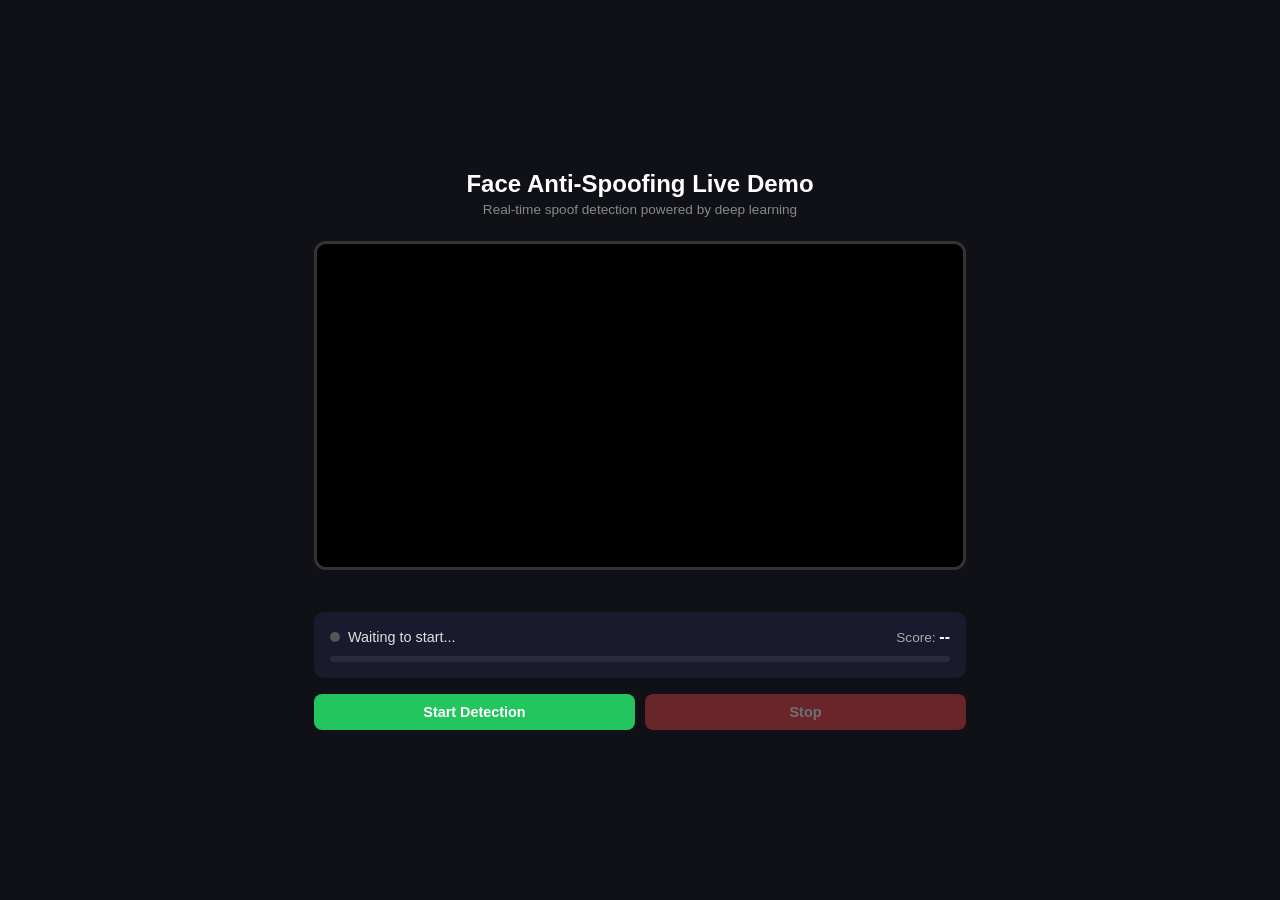
==== demo/index.html @ 1dd5697a "add demo index.html" ====
<!DOCTYPE html>
<html lang="en">
<head>
  <meta charset="UTF-8">
  <meta name="viewport" content="width=device-width, initial-scale=1.0">
  <title>Face Anti-Spoofing Live Demo</title>
  <style>
    * { margin: 0; padding: 0; box-sizing: border-box; }

    body {
      font-family: -apple-system, BlinkMacSystemFont, 'Segoe UI', Roboto, sans-serif;
      background: #0f1117;
      color: #e0e0e0;
      min-height: 100vh;
      display: flex;
      justify-content: center;
      align-items: center;
    }

    .container {
      max-width: 700px;
      width: 100%;
      padding: 24px;
    }

    header { text-align: center; margin-bottom: 24px; }
    header h1 { font-size: 1.5rem; font-weight: 600; color: #fff; }
    header .subtitle { font-size: 0.85rem; color: #888; margin-top: 4px; }

    /* Video wrapper with state-dependent border */
    .video-wrapper {
      position: relative;
      border-radius: 12px;
      overflow: hidden;
      border: 3px solid #333;
      transition: border-color 0.3s ease, box-shadow 0.3s ease;
      background: #1a1a2e;
    }
    .video-wrapper.state-safe {
      border-color: #22c55e;
      box-shadow: 0 0 12px rgba(34, 197, 94, 0.2);
    }
    .video-wrapper.state-spoof {
      border-color: #ef4444;
      box-shadow: 0 0 24px rgba(239, 68, 68, 0.5);
    }

    video {
      display: block;
      width: 100%;
      background: #000;
    }

    /* Warning banner overlay */
    .warning-banner {
      position: absolute;
      top: 0; left: 0; right: 0;
      padding: 12px;
      background: rgba(239, 68, 68, 0.9);
      color: #fff;
      font-weight: 700;
      font-size: 1.1rem;
      text-align: center;
      letter-spacing: 2px;
      opacity: 0;
      transform: translateY(-100%);
      transition: opacity 0.3s ease, transform 0.3s ease;
    }
    .warning-banner.visible {
      opacity: 1;
      transform: translateY(0);
    }

    /* Status panel */
    .status-panel {
      margin-top: 16px;
      padding: 16px;
      background: #1a1a2e;
      border-radius: 10px;
    }

    .status-row {
      display: flex;
      align-items: center;
      justify-content: space-between;
    }

    .status-indicator {
      display: flex;
      align-items: center;
      gap: 8px;
      font-size: 0.9rem;
      font-weight: 500;
    }
    .dot {
      width: 10px; height: 10px;
      border-radius: 50%;
      background: #555;
      transition: background 0.3s ease;
    }
    .dot.green { background: #22c55e; }
    .dot.red { background: #ef4444; animation: pulse-dot 1s infinite; }
    .dot.yellow { background: #eab308; }

    @keyframes pulse-dot {
      0%, 100% { opacity: 1; }
      50% { opacity: 0.4; }
    }

    .score-display {
      font-size: 0.85rem;
      color: #aaa;
    }
    .score-display strong {
      font-size: 1rem;
      color: #fff;
    }

    /* Score bar */
    .score-bar {
      margin-top: 10px;
      height: 6px;
      background: #2a2a3e;
      border-radius: 3px;
      overflow: hidden;
    }
    .score-fill {
      height: 100%;
      width: 0%;
      border-radius: 3px;
      background: #555;
      transition: width 0.3s ease, background 0.3s ease;
    }

    /* Controls */
    .controls {
      display: flex;
      gap: 10px;
      margin-top: 16px;
    }
    button {
      flex: 1;
      padding: 10px 20px;
      border: none;
      border-radius: 8px;
      font-size: 0.9rem;
      font-weight: 600;
      cursor: pointer;
      transition: background 0.2s ease, opacity 0.2s ease;
    }
    button:disabled {
      opacity: 0.4;
      cursor: not-allowed;
    }
    #startBtn {
      background: #22c55e;
      color: #fff;
    }
    #startBtn:hover:not(:disabled) { background: #16a34a; }
    #stopBtn {
      background: #ef4444;
      color: #fff;
    }
    #stopBtn:hover:not(:disabled) { background: #dc2626; }

    /* Info message below video */
    .info-msg {
      margin-top: 10px;
      text-align: center;
      font-size: 0.8rem;
      min-height: 1.2em;
      color: #888;
      transition: color 0.3s ease;
    }
    .info-msg.error { color: #ef4444; }
    .info-msg.warn { color: #eab308; }
  </style>
</head>
<body>
  <div class="container">
    <header>
      <h1>Face Anti-Spoofing Live Demo</h1>
      <p class="subtitle">Real-time spoof detection powered by deep learning</p>
    </header>

    <div class="video-wrapper" id="videoWrapper">
      <video id="webcam" autoplay playsinline muted></video>
      <div class="warning-banner" id="warningBanner">SPOOF DETECTED</div>
    </div>

    <div class="info-msg" id="infoMsg"></div>

    <div class="status-panel">
      <div class="status-row">
        <div class="status-indicator">
          <span class="dot" id="statusDot"></span>
          <span id="statusText">Waiting to start...</span>
        </div>
        <div class="score-display">
          Score: <strong id="scoreValue">--</strong>
        </div>
      </div>
      <div class="score-bar">
        <div class="score-fill" id="scoreFill"></div>
      </div>
    </div>

    <div class="controls">
      <button id="startBtn">Start Detection</button>
      <button id="stopBtn" disabled>Stop</button>
    </div>
  </div>

<script>
(function () {
  'use strict';

  const SPOOF_THRESHOLD = 0.6;
  const CLIP_DURATION_MS = 1500;
  const API_URL = `${window.location.origin}/predict/video`;
  const API_TIMEOUT_MS = 10000;
  const MAX_CONSECUTIVE_ERRORS = 5;

  // DOM refs
  const webcamEl = document.getElementById('webcam');
  const videoWrapper = document.getElementById('videoWrapper');
  const warningBanner = document.getElementById('warningBanner');
  const statusDot = document.getElementById('statusDot');
  const statusText = document.getElementById('statusText');
  const scoreValue = document.getElementById('scoreValue');
  const scoreFill = document.getElementById('scoreFill');
  const infoMsg = document.getElementById('infoMsg');
  const startBtn = document.getElementById('startBtn');
  const stopBtn = document.getElementById('stopBtn');

  let stream = null;
  let isRunning = false;
  let consecutiveErrors = 0;

  // --- MIME type detection ---
  function pickMime() {
    const candidates = [
      ['video/webm;codecs=vp9', 'clip.webm'],
      ['video/webm;codecs=vp8', 'clip.webm'],
      ['video/webm', 'clip.webm'],
      ['video/mp4', 'clip.mp4'],
    ];
    for (const [mime, name] of candidates) {
      if (MediaRecorder.isTypeSupported(mime)) return { mime, name };
    }
    return { mime: '', name: 'clip.webm' };
  }

  // --- UI helpers ---
  function setInfo(text, type) {
    infoMsg.textContent = text;
    infoMsg.className = 'info-msg' + (type ? ' ' + type : '');
  }

  function setStatus(label, dotClass) {
    statusText.textContent = label;
    statusDot.className = 'dot' + (dotClass ? ' ' + dotClass : '');
  }

  function updateUI(score) {
    consecutiveErrors = 0;

    scoreValue.textContent = score.toFixed(3);
    const pct = Math.min(score * 100, 100);
    scoreFill.style.width = pct + '%';

    if (score < 0.4) {
      scoreFill.style.background = '#22c55e';
    } else if (score < 0.6) {
      scoreFill.style.background = '#eab308';
    } else {
      scoreFill.style.background = '#ef4444';
    }

    if (score >= SPOOF_THRESHOLD) {
      videoWrapper.className = 'video-wrapper state-spoof';
      warningBanner.classList.add('visible');
      setStatus('SPOOF DETECTED', 'red');
      setInfo('');
    } else {
      videoWrapper.className = 'video-wrapper state-safe';
      warningBanner.classList.remove('visible');
      setStatus('Real Face', 'green');
      setInfo('');
    }
  }

  // --- API communication ---
  async function sendClip(blob, filename) {
    const form = new FormData();
    form.append('file', blob, filename);

    const controller = new AbortController();
    const timeout = setTimeout(() => controller.abort(), API_TIMEOUT_MS);

    try {
      const res = await fetch(API_URL, {
        method: 'POST',
        body: form,
        signal: controller.signal,
      });
      clearTimeout(timeout);

      if (!res.ok) {
        const err = await res.json().catch(() => ({ detail: 'Unknown error' }));
        if (res.status === 400 && err.detail && err.detail.includes('No valid face')) {
          setInfo('No face detected — please face the camera', 'warn');
          setStatus('No face', 'yellow');
          videoWrapper.className = 'video-wrapper';
          warningBanner.classList.remove('visible');
          return;
        }
        throw new Error(err.detail || `HTTP ${res.status}`);
      }

      const data = await res.json();
      updateUI(data.spoof_score);
    } catch (e) {
      clearTimeout(timeout);
      consecutiveErrors++;
      const msg = e.name === 'AbortError'
        ? 'Request timed out'
        : 'Cannot connect to API server';
      setInfo(msg + ' — retrying...', 'error');
      setStatus('Error', 'yellow');

      if (consecutiveErrors >= MAX_CONSECUTIVE_ERRORS) {
        stop();
        setInfo('API appears to be down. Click Start to retry.', 'error');
        setStatus('Disconnected', '');
      }
    }
  }

  // --- Recording loop ---
  function recordAndSend() {
    if (!isRunning || !stream) return;

    const { mime, name } = pickMime();
    const opts = mime ? { mimeType: mime } : {};

    let recorder;
    try {
      recorder = new MediaRecorder(stream, opts);
    } catch (e) {
      setInfo('MediaRecorder error: ' + e.message, 'error');
      stop();
      return;
    }

    const chunks = [];
    recorder.ondataavailable = (e) => {
      if (e.data.size > 0) chunks.push(e.data);
    };

    recorder.onstop = async () => {
      if (chunks.length === 0) {
        if (isRunning) setTimeout(recordAndSend, 200);
        return;
      }
      const blob = new Blob(chunks, { type: mime || 'video/webm' });
      await sendClip(blob, name);
      if (isRunning) setTimeout(recordAndSend, 200);
    };

    recorder.start();
    setTimeout(() => {
      if (recorder.state === 'recording') recorder.stop();
    }, CLIP_DURATION_MS);
  }

  // --- Start / Stop ---
  async function start() {
    // Check browser support
    if (!navigator.mediaDevices || !navigator.mediaDevices.getUserMedia) {
      setInfo('Your browser does not support webcam access.', 'error');
      return;
    }
    if (typeof MediaRecorder === 'undefined') {
      setInfo('Your browser does not support video recording.', 'error');
      return;
    }

    startBtn.disabled = true;
    setStatus('Starting camera...', '');

    try {
      stream = await navigator.mediaDevices.getUserMedia({
        video: { facingMode: 'user', width: { ideal: 640 }, height: { ideal: 480 } },
        audio: false,
      });
    } catch (e) {
      startBtn.disabled = false;
      const msgs = {
        NotAllowedError: 'Camera permission denied. Please allow access and reload.',
        NotFoundError: 'No camera detected. Please connect a webcam.',
        NotReadableError: 'Camera is in use by another application.',
      };
      setInfo(msgs[e.name] || 'Camera error: ' + e.message, 'error');
      setStatus('Error', '');
      return;
    }

    webcamEl.srcObject = stream;
    isRunning = true;
    consecutiveErrors = 0;
    startBtn.disabled = true;
    stopBtn.disabled = false;
    setStatus('Analyzing...', 'green');
    setInfo('');
    recordAndSend();
  }

  function stop() {
    isRunning = false;
    startBtn.disabled = false;
    stopBtn.disabled = true;

    if (stream) {
      stream.getTracks().forEach((t) => t.stop());
      stream = null;
    }
    webcamEl.srcObject = null;

    videoWrapper.className = 'video-wrapper';
    warningBanner.classList.remove('visible');
    scoreValue.textContent = '--';
    scoreFill.style.width = '0%';
    setStatus('Stopped', '');
  }

  startBtn.addEventListener('click', start);
  stopBtn.addEventListener('click', stop);
})();
</script>
</body>
</html>
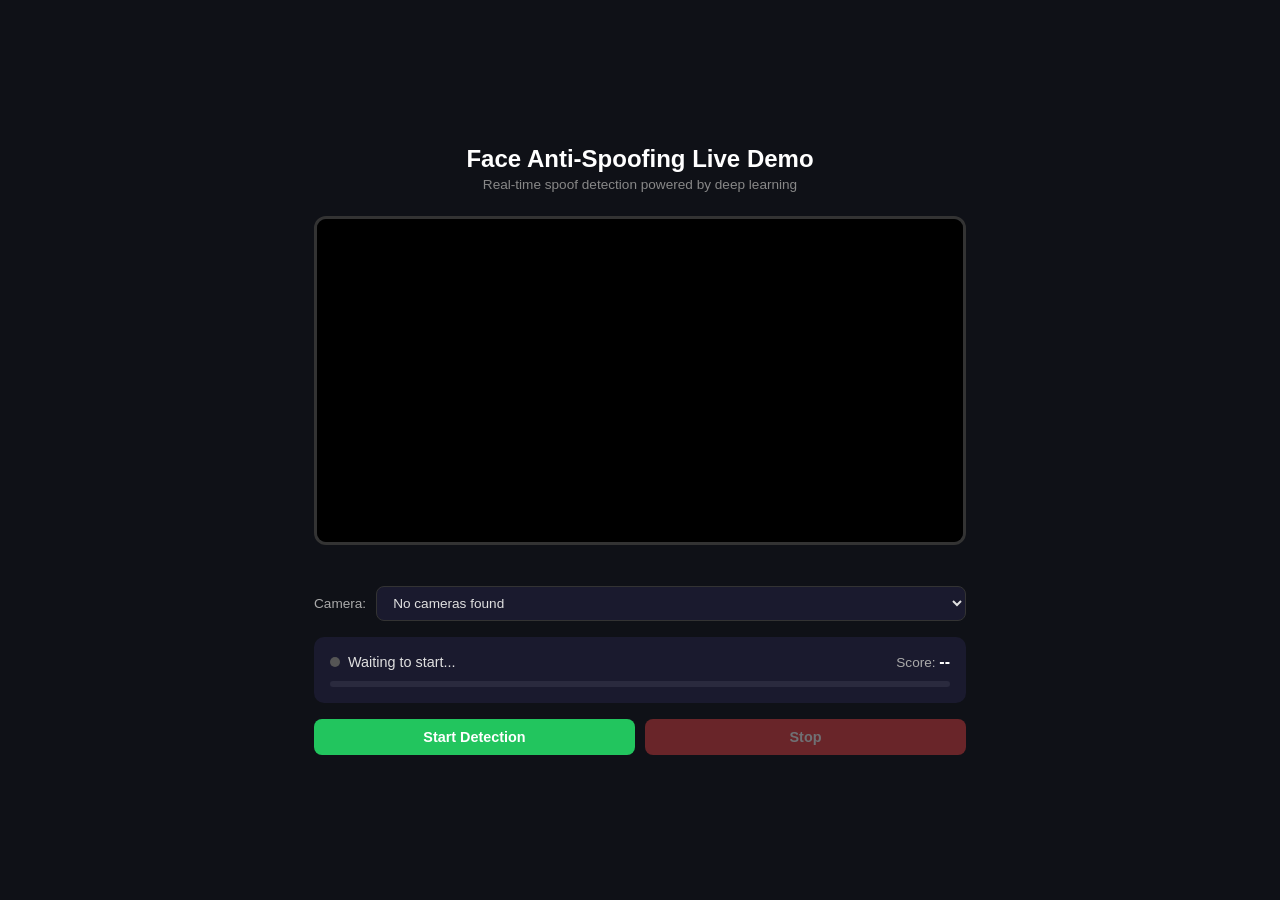
==== commit b40a2cae: "Add camera selector with virtual camera detection (OBS) - Camera dropdown to switch between real and" ====
--- a/demo/index.html
+++ b/demo/index.html
@@ -132,6 +132,43 @@
       transition: width 0.3s ease, background 0.3s ease;
     }
 
+    /* Camera selector */
+    .camera-select-wrapper {
+      margin-top: 16px;
+      display: flex;
+      align-items: center;
+      gap: 10px;
+    }
+    .camera-select-wrapper label {
+      font-size: 0.85rem;
+      color: #aaa;
+      white-space: nowrap;
+    }
+    .camera-select-wrapper select {
+      flex: 1;
+      padding: 8px 12px;
+      border: 1px solid #333;
+      border-radius: 8px;
+      background: #1a1a2e;
+      color: #e0e0e0;
+      font-size: 0.85rem;
+      cursor: pointer;
+      outline: none;
+    }
+    .camera-select-wrapper select:focus { border-color: #555; }
+
+    .virtual-cam-badge {
+      display: none;
+      padding: 3px 8px;
+      border-radius: 4px;
+      font-size: 0.7rem;
+      font-weight: 700;
+      letter-spacing: 0.5px;
+      background: #ef4444;
+      color: #fff;
+    }
+    .virtual-cam-badge.visible { display: inline-block; }
+
     /* Controls */
     .controls {
       display: flex;
@@ -174,6 +211,12 @@
     }
     .info-msg.error { color: #ef4444; }
     .info-msg.warn { color: #eab308; }
+
+    /* Virtual camera warning state */
+    .video-wrapper.state-virtual {
+      border-color: #ef4444;
+      box-shadow: 0 0 24px rgba(239, 68, 68, 0.5);
+    }
   </style>
 </head>
 <body>
@@ -189,6 +232,12 @@
     </div>
 
     <div class="info-msg" id="infoMsg"></div>
+
+    <div class="camera-select-wrapper">
+      <label for="cameraSelect">Camera:</label>
+      <select id="cameraSelect"><option value="">Loading devices...</option></select>
+      <span class="virtual-cam-badge" id="virtualBadge">VIRTUAL</span>
+    </div>
 
     <div class="status-panel">
       <div class="status-row">
@@ -221,6 +270,8 @@
   const API_TIMEOUT_MS = 10000;
   const MAX_CONSECUTIVE_ERRORS = 5;
 
+  const VIRTUAL_CAM_KEYWORDS = ['obs', 'virtual', 'snap cam', 'manycam', 'xsplit', 'mmhmm', 'camo', 'iriun', 'droidcam', 'epoccam'];
+
   // DOM refs
   const webcamEl = document.getElementById('webcam');
   const videoWrapper = document.getElementById('videoWrapper');
@@ -232,10 +283,14 @@
   const infoMsg = document.getElementById('infoMsg');
   const startBtn = document.getElementById('startBtn');
   const stopBtn = document.getElementById('stopBtn');
+  const cameraSelect = document.getElementById('cameraSelect');
+  const virtualBadge = document.getElementById('virtualBadge');
 
   let stream = null;
   let isRunning = false;
   let consecutiveErrors = 0;
+  let isVirtualCamera = false;
+  let hasFirstResult = false;
 
   // --- MIME type detection ---
   function pickMime() {
@@ -251,6 +306,81 @@
     return { mime: '', name: 'clip.webm' };
   }
 
+  // --- Camera enumeration ---
+  function isVirtualLabel(label) {
+    const lower = label.toLowerCase();
+    return VIRTUAL_CAM_KEYWORDS.some((kw) => lower.includes(kw));
+  }
+
+  async function populateCameras() {
+    try {
+      const devices = await navigator.mediaDevices.enumerateDevices();
+      const cameras = devices.filter((d) => d.kind === 'videoinput');
+      cameraSelect.innerHTML = '';
+      cameras.forEach((cam, i) => {
+        const opt = document.createElement('option');
+        opt.value = cam.deviceId;
+        const label = cam.label || 'Camera ' + (i + 1);
+        opt.textContent = isVirtualLabel(label) ? label + ' (Virtual)' : label;
+        cameraSelect.appendChild(opt);
+      });
+      if (cameras.length === 0) {
+        cameraSelect.innerHTML = '<option value="">No cameras found</option>';
+      }
+    } catch (e) {
+      cameraSelect.innerHTML = '<option value="">Cannot list devices</option>';
+    }
+  }
+
+  function checkVirtualCamera() {
+    const selected = cameraSelect.options[cameraSelect.selectedIndex];
+    if (!selected) return false;
+    const virtual = isVirtualLabel(selected.textContent);
+    isVirtualCamera = virtual;
+    virtualBadge.classList.toggle('visible', virtual);
+    return virtual;
+  }
+
+  // Switch camera while running
+  cameraSelect.addEventListener('change', async () => {
+    checkVirtualCamera();
+    if (!isRunning) return;
+    // Restart stream with the newly selected device
+    if (stream) {
+      stream.getTracks().forEach((t) => t.stop());
+    }
+    const deviceId = cameraSelect.value;
+    try {
+      stream = await navigator.mediaDevices.getUserMedia({
+        video: { deviceId: { exact: deviceId }, width: { ideal: 640 }, height: { ideal: 480 } },
+        audio: false,
+      });
+      webcamEl.srcObject = stream;
+    } catch (e) {
+      setInfo('Failed to switch camera: ' + e.message, 'error');
+    }
+  });
+
+  // --- Frame brightness check (for virtual camera heuristic) ---
+  const _canvas = document.createElement('canvas');
+  const _ctx = _canvas.getContext('2d', { willReadFrequently: true });
+
+  function isFrameBlack() {
+    const w = webcamEl.videoWidth;
+    const h = webcamEl.videoHeight;
+    if (!w || !h) return true;
+    _canvas.width = 64;
+    _canvas.height = 48;
+    _ctx.drawImage(webcamEl, 0, 0, 64, 48);
+    const data = _ctx.getImageData(0, 0, 64, 48).data;
+    let sum = 0;
+    for (let i = 0; i < data.length; i += 4) {
+      sum += data[i] + data[i + 1] + data[i + 2];
+    }
+    const mean = sum / (64 * 48 * 3);
+    return mean < 10;
+  }
+
   // --- UI helpers ---
   function setInfo(text, type) {
     infoMsg.textContent = text;
@@ -279,12 +409,13 @@
 
     if (score >= SPOOF_THRESHOLD) {
       videoWrapper.className = 'video-wrapper state-spoof';
-      warningBanner.classList.add('visible');
+      warningBanner.textContent = 'SPOOF DETECTED';
+      warningBanner.className = 'warning-banner visible';
       setStatus('SPOOF DETECTED', 'red');
       setInfo('');
     } else {
       videoWrapper.className = 'video-wrapper state-safe';
-      warningBanner.classList.remove('visible');
+      warningBanner.className = 'warning-banner';
       setStatus('Real Face', 'green');
       setInfo('');
     }
@@ -309,19 +440,21 @@
       if (!res.ok) {
         const err = await res.json().catch(() => ({ detail: 'Unknown error' }));
         if (res.status === 400 && err.detail && err.detail.includes('No valid face')) {
-          setInfo('No face detected — please face the camera', 'warn');
-          setStatus('No face', 'yellow');
-          videoWrapper.className = 'video-wrapper';
-          warningBanner.classList.remove('visible');
+          updateUI(0.0);
           return;
         }
         throw new Error(err.detail || `HTTP ${res.status}`);
       }
 
       const data = await res.json();
+      hasFirstResult = true;
       updateUI(data.spoof_score);
     } catch (e) {
       clearTimeout(timeout);
+      if (!hasFirstResult) {
+        updateUI(0.0);
+        return;
+      }
       consecutiveErrors++;
       const msg = e.name === 'AbortError'
         ? 'Request timed out'
@@ -340,6 +473,25 @@
   // --- Recording loop ---
   function recordAndSend() {
     if (!isRunning || !stream) return;
+
+    // Virtual camera heuristic: black = safe, anything else = digital attack
+    if (isVirtualCamera) {
+      if (isFrameBlack()) {
+        updateUI(0.0);
+      } else {
+        const fakeScore = 0.9 + Math.random() * 0.1;
+        scoreValue.textContent = fakeScore.toFixed(3);
+        scoreFill.style.width = '100%';
+        scoreFill.style.background = '#ef4444';
+        videoWrapper.className = 'video-wrapper state-virtual';
+        warningBanner.textContent = 'VIRTUAL CAMERA — DIGITAL ATTACK';
+        warningBanner.className = 'warning-banner visible';
+        setStatus('VIRTUAL CAMERA', 'red');
+        setInfo('');
+      }
+      setTimeout(recordAndSend, CLIP_DURATION_MS);
+      return;
+    }
 
     const { mime, name } = pickMime();
     const opts = mime ? { mimeType: mime } : {};
@@ -389,9 +541,14 @@
     startBtn.disabled = true;
     setStatus('Starting camera...', '');
 
+    const deviceId = cameraSelect.value;
+    const videoConstraints = deviceId
+      ? { deviceId: { exact: deviceId }, width: { ideal: 640 }, height: { ideal: 480 } }
+      : { facingMode: 'user', width: { ideal: 640 }, height: { ideal: 480 } };
+
     try {
       stream = await navigator.mediaDevices.getUserMedia({
-        video: { facingMode: 'user', width: { ideal: 640 }, height: { ideal: 480 } },
+        video: videoConstraints,
         audio: false,
       });
     } catch (e) {
@@ -407,8 +564,16 @@
     }
 
     webcamEl.srcObject = stream;
+    // Re-populate now that we have permission (labels become available)
+    await populateCameras();
+    // Select the active device in the dropdown
+    const activeTrack = stream.getVideoTracks()[0];
+    const activeDeviceId = activeTrack && activeTrack.getSettings().deviceId;
+    if (activeDeviceId) cameraSelect.value = activeDeviceId;
+    checkVirtualCamera();
     isRunning = true;
     consecutiveErrors = 0;
+    hasFirstResult = false;
     startBtn.disabled = true;
     stopBtn.disabled = false;
     setStatus('Analyzing...', 'green');
@@ -436,6 +601,9 @@
 
   startBtn.addEventListener('click', start);
   stopBtn.addEventListener('click', stop);
+
+  // Populate camera list on load (labels may be empty until permission is granted)
+  populateCameras();
 })();
 </script>
 </body>
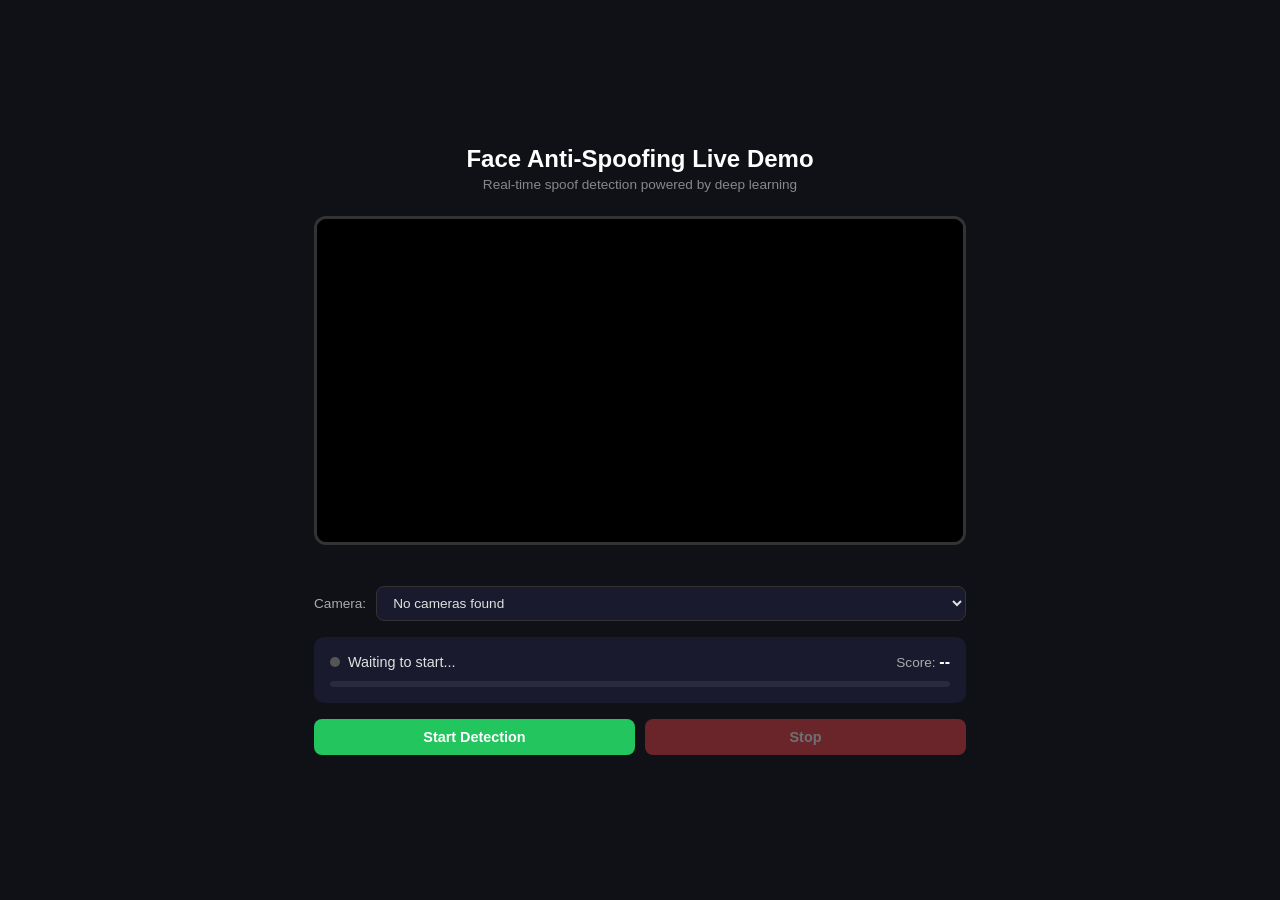
==== commit abd70866: "separate FE and BE" ====
--- a/demo/index.html
+++ b/demo/index.html
@@ -4,220 +4,7 @@
   <meta charset="UTF-8">
   <meta name="viewport" content="width=device-width, initial-scale=1.0">
   <title>Face Anti-Spoofing Live Demo</title>
-  <style>
-    * { margin: 0; padding: 0; box-sizing: border-box; }
-
-    body {
-      font-family: -apple-system, BlinkMacSystemFont, 'Segoe UI', Roboto, sans-serif;
-      background: #0f1117;
-      color: #e0e0e0;
-      min-height: 100vh;
-      display: flex;
-      justify-content: center;
-      align-items: center;
-    }
-
-    .container {
-      max-width: 700px;
-      width: 100%;
-      padding: 24px;
-    }
-
-    header { text-align: center; margin-bottom: 24px; }
-    header h1 { font-size: 1.5rem; font-weight: 600; color: #fff; }
-    header .subtitle { font-size: 0.85rem; color: #888; margin-top: 4px; }
-
-    /* Video wrapper with state-dependent border */
-    .video-wrapper {
-      position: relative;
-      border-radius: 12px;
-      overflow: hidden;
-      border: 3px solid #333;
-      transition: border-color 0.3s ease, box-shadow 0.3s ease;
-      background: #1a1a2e;
-    }
-    .video-wrapper.state-safe {
-      border-color: #22c55e;
-      box-shadow: 0 0 12px rgba(34, 197, 94, 0.2);
-    }
-    .video-wrapper.state-spoof {
-      border-color: #ef4444;
-      box-shadow: 0 0 24px rgba(239, 68, 68, 0.5);
-    }
-
-    video {
-      display: block;
-      width: 100%;
-      background: #000;
-    }
-
-    /* Warning banner overlay */
-    .warning-banner {
-      position: absolute;
-      top: 0; left: 0; right: 0;
-      padding: 12px;
-      background: rgba(239, 68, 68, 0.9);
-      color: #fff;
-      font-weight: 700;
-      font-size: 1.1rem;
-      text-align: center;
-      letter-spacing: 2px;
-      opacity: 0;
-      transform: translateY(-100%);
-      transition: opacity 0.3s ease, transform 0.3s ease;
-    }
-    .warning-banner.visible {
-      opacity: 1;
-      transform: translateY(0);
-    }
-
-    /* Status panel */
-    .status-panel {
-      margin-top: 16px;
-      padding: 16px;
-      background: #1a1a2e;
-      border-radius: 10px;
-    }
-
-    .status-row {
-      display: flex;
-      align-items: center;
-      justify-content: space-between;
-    }
-
-    .status-indicator {
-      display: flex;
-      align-items: center;
-      gap: 8px;
-      font-size: 0.9rem;
-      font-weight: 500;
-    }
-    .dot {
-      width: 10px; height: 10px;
-      border-radius: 50%;
-      background: #555;
-      transition: background 0.3s ease;
-    }
-    .dot.green { background: #22c55e; }
-    .dot.red { background: #ef4444; animation: pulse-dot 1s infinite; }
-    .dot.yellow { background: #eab308; }
-
-    @keyframes pulse-dot {
-      0%, 100% { opacity: 1; }
-      50% { opacity: 0.4; }
-    }
-
-    .score-display {
-      font-size: 0.85rem;
-      color: #aaa;
-    }
-    .score-display strong {
-      font-size: 1rem;
-      color: #fff;
-    }
-
-    /* Score bar */
-    .score-bar {
-      margin-top: 10px;
-      height: 6px;
-      background: #2a2a3e;
-      border-radius: 3px;
-      overflow: hidden;
-    }
-    .score-fill {
-      height: 100%;
-      width: 0%;
-      border-radius: 3px;
-      background: #555;
-      transition: width 0.3s ease, background 0.3s ease;
-    }
-
-    /* Camera selector */
-    .camera-select-wrapper {
-      margin-top: 16px;
-      display: flex;
-      align-items: center;
-      gap: 10px;
-    }
-    .camera-select-wrapper label {
-      font-size: 0.85rem;
-      color: #aaa;
-      white-space: nowrap;
-    }
-    .camera-select-wrapper select {
-      flex: 1;
-      padding: 8px 12px;
-      border: 1px solid #333;
-      border-radius: 8px;
-      background: #1a1a2e;
-      color: #e0e0e0;
-      font-size: 0.85rem;
-      cursor: pointer;
-      outline: none;
-    }
-    .camera-select-wrapper select:focus { border-color: #555; }
-
-    .virtual-cam-badge {
-      display: none;
-      padding: 3px 8px;
-      border-radius: 4px;
-      font-size: 0.7rem;
-      font-weight: 700;
-      letter-spacing: 0.5px;
-      background: #ef4444;
-      color: #fff;
-    }
-    .virtual-cam-badge.visible { display: inline-block; }
-
-    /* Controls */
-    .controls {
-      display: flex;
-      gap: 10px;
-      margin-top: 16px;
-    }
-    button {
-      flex: 1;
-      padding: 10px 20px;
-      border: none;
-      border-radius: 8px;
-      font-size: 0.9rem;
-      font-weight: 600;
-      cursor: pointer;
-      transition: background 0.2s ease, opacity 0.2s ease;
-    }
-    button:disabled {
-      opacity: 0.4;
-      cursor: not-allowed;
-    }
-    #startBtn {
-      background: #22c55e;
-      color: #fff;
-    }
-    #startBtn:hover:not(:disabled) { background: #16a34a; }
-    #stopBtn {
-      background: #ef4444;
-      color: #fff;
-    }
-    #stopBtn:hover:not(:disabled) { background: #dc2626; }
-
-    /* Info message below video */
-    .info-msg {
-      margin-top: 10px;
-      text-align: center;
-      font-size: 0.8rem;
-      min-height: 1.2em;
-      color: #888;
-      transition: color 0.3s ease;
-    }
-    .info-msg.error { color: #ef4444; }
-    .info-msg.warn { color: #eab308; }
-
-    /* Virtual camera warning state */
-    .video-wrapper.state-virtual {
-      border-color: #ef4444;
-      box-shadow: 0 0 24px rgba(239, 68, 68, 0.5);
-    }
-  </style>
+  <link rel="stylesheet" href="style.css">
 </head>
 <body>
   <div class="container">
@@ -260,351 +47,6 @@
     </div>
   </div>
 
-<script>
-(function () {
-  'use strict';
-
-  const SPOOF_THRESHOLD = 0.6;
-  const CLIP_DURATION_MS = 1500;
-  const API_URL = `${window.location.origin}/predict/video`;
-  const API_TIMEOUT_MS = 10000;
-  const MAX_CONSECUTIVE_ERRORS = 5;
-
-  const VIRTUAL_CAM_KEYWORDS = ['obs', 'virtual', 'snap cam', 'manycam', 'xsplit', 'mmhmm', 'camo', 'iriun', 'droidcam', 'epoccam'];
-
-  // DOM refs
-  const webcamEl = document.getElementById('webcam');
-  const videoWrapper = document.getElementById('videoWrapper');
-  const warningBanner = document.getElementById('warningBanner');
-  const statusDot = document.getElementById('statusDot');
-  const statusText = document.getElementById('statusText');
-  const scoreValue = document.getElementById('scoreValue');
-  const scoreFill = document.getElementById('scoreFill');
-  const infoMsg = document.getElementById('infoMsg');
-  const startBtn = document.getElementById('startBtn');
-  const stopBtn = document.getElementById('stopBtn');
-  const cameraSelect = document.getElementById('cameraSelect');
-  const virtualBadge = document.getElementById('virtualBadge');
-
-  let stream = null;
-  let isRunning = false;
-  let consecutiveErrors = 0;
-  let isVirtualCamera = false;
-  let hasFirstResult = false;
-
-  // --- MIME type detection ---
-  function pickMime() {
-    const candidates = [
-      ['video/webm;codecs=vp9', 'clip.webm'],
-      ['video/webm;codecs=vp8', 'clip.webm'],
-      ['video/webm', 'clip.webm'],
-      ['video/mp4', 'clip.mp4'],
-    ];
-    for (const [mime, name] of candidates) {
-      if (MediaRecorder.isTypeSupported(mime)) return { mime, name };
-    }
-    return { mime: '', name: 'clip.webm' };
-  }
-
-  // --- Camera enumeration ---
-  function isVirtualLabel(label) {
-    const lower = label.toLowerCase();
-    return VIRTUAL_CAM_KEYWORDS.some((kw) => lower.includes(kw));
-  }
-
-  async function populateCameras() {
-    try {
-      const devices = await navigator.mediaDevices.enumerateDevices();
-      const cameras = devices.filter((d) => d.kind === 'videoinput');
-      cameraSelect.innerHTML = '';
-      cameras.forEach((cam, i) => {
-        const opt = document.createElement('option');
-        opt.value = cam.deviceId;
-        const label = cam.label || 'Camera ' + (i + 1);
-        opt.textContent = isVirtualLabel(label) ? label + ' (Virtual)' : label;
-        cameraSelect.appendChild(opt);
-      });
-      if (cameras.length === 0) {
-        cameraSelect.innerHTML = '<option value="">No cameras found</option>';
-      }
-    } catch (e) {
-      cameraSelect.innerHTML = '<option value="">Cannot list devices</option>';
-    }
-  }
-
-  function checkVirtualCamera() {
-    const selected = cameraSelect.options[cameraSelect.selectedIndex];
-    if (!selected) return false;
-    const virtual = isVirtualLabel(selected.textContent);
-    isVirtualCamera = virtual;
-    virtualBadge.classList.toggle('visible', virtual);
-    return virtual;
-  }
-
-  // Switch camera while running
-  cameraSelect.addEventListener('change', async () => {
-    checkVirtualCamera();
-    if (!isRunning) return;
-    // Restart stream with the newly selected device
-    if (stream) {
-      stream.getTracks().forEach((t) => t.stop());
-    }
-    const deviceId = cameraSelect.value;
-    try {
-      stream = await navigator.mediaDevices.getUserMedia({
-        video: { deviceId: { exact: deviceId }, width: { ideal: 640 }, height: { ideal: 480 } },
-        audio: false,
-      });
-      webcamEl.srcObject = stream;
-    } catch (e) {
-      setInfo('Failed to switch camera: ' + e.message, 'error');
-    }
-  });
-
-  // --- Frame brightness check (for virtual camera heuristic) ---
-  const _canvas = document.createElement('canvas');
-  const _ctx = _canvas.getContext('2d', { willReadFrequently: true });
-
-  function isFrameBlack() {
-    const w = webcamEl.videoWidth;
-    const h = webcamEl.videoHeight;
-    if (!w || !h) return true;
-    _canvas.width = 64;
-    _canvas.height = 48;
-    _ctx.drawImage(webcamEl, 0, 0, 64, 48);
-    const data = _ctx.getImageData(0, 0, 64, 48).data;
-    let sum = 0;
-    for (let i = 0; i < data.length; i += 4) {
-      sum += data[i] + data[i + 1] + data[i + 2];
-    }
-    const mean = sum / (64 * 48 * 3);
-    return mean < 10;
-  }
-
-  // --- UI helpers ---
-  function setInfo(text, type) {
-    infoMsg.textContent = text;
-    infoMsg.className = 'info-msg' + (type ? ' ' + type : '');
-  }
-
-  function setStatus(label, dotClass) {
-    statusText.textContent = label;
-    statusDot.className = 'dot' + (dotClass ? ' ' + dotClass : '');
-  }
-
-  function updateUI(score) {
-    consecutiveErrors = 0;
-
-    scoreValue.textContent = score.toFixed(3);
-    const pct = Math.min(score * 100, 100);
-    scoreFill.style.width = pct + '%';
-
-    if (score < 0.4) {
-      scoreFill.style.background = '#22c55e';
-    } else if (score < 0.6) {
-      scoreFill.style.background = '#eab308';
-    } else {
-      scoreFill.style.background = '#ef4444';
-    }
-
-    if (score >= SPOOF_THRESHOLD) {
-      videoWrapper.className = 'video-wrapper state-spoof';
-      warningBanner.textContent = 'SPOOF DETECTED';
-      warningBanner.className = 'warning-banner visible';
-      setStatus('SPOOF DETECTED', 'red');
-      setInfo('');
-    } else {
-      videoWrapper.className = 'video-wrapper state-safe';
-      warningBanner.className = 'warning-banner';
-      setStatus('Real Face', 'green');
-      setInfo('');
-    }
-  }
-
-  // --- API communication ---
-  async function sendClip(blob, filename) {
-    const form = new FormData();
-    form.append('file', blob, filename);
-
-    const controller = new AbortController();
-    const timeout = setTimeout(() => controller.abort(), API_TIMEOUT_MS);
-
-    try {
-      const res = await fetch(API_URL, {
-        method: 'POST',
-        body: form,
-        signal: controller.signal,
-      });
-      clearTimeout(timeout);
-
-      if (!res.ok) {
-        const err = await res.json().catch(() => ({ detail: 'Unknown error' }));
-        if (res.status === 400 && err.detail && err.detail.includes('No valid face')) {
-          updateUI(0.0);
-          return;
-        }
-        throw new Error(err.detail || `HTTP ${res.status}`);
-      }
-
-      const data = await res.json();
-      hasFirstResult = true;
-      updateUI(data.spoof_score);
-    } catch (e) {
-      clearTimeout(timeout);
-      if (!hasFirstResult) {
-        updateUI(0.0);
-        return;
-      }
-      consecutiveErrors++;
-      const msg = e.name === 'AbortError'
-        ? 'Request timed out'
-        : 'Cannot connect to API server';
-      setInfo(msg + ' — retrying...', 'error');
-      setStatus('Error', 'yellow');
-
-      if (consecutiveErrors >= MAX_CONSECUTIVE_ERRORS) {
-        stop();
-        setInfo('API appears to be down. Click Start to retry.', 'error');
-        setStatus('Disconnected', '');
-      }
-    }
-  }
-
-  // --- Recording loop ---
-  function recordAndSend() {
-    if (!isRunning || !stream) return;
-
-    // Virtual camera heuristic: black = safe, anything else = digital attack
-    if (isVirtualCamera) {
-      if (isFrameBlack()) {
-        updateUI(0.0);
-      } else {
-        const fakeScore = 0.9 + Math.random() * 0.1;
-        scoreValue.textContent = fakeScore.toFixed(3);
-        scoreFill.style.width = '100%';
-        scoreFill.style.background = '#ef4444';
-        videoWrapper.className = 'video-wrapper state-virtual';
-        warningBanner.textContent = 'VIRTUAL CAMERA — DIGITAL ATTACK';
-        warningBanner.className = 'warning-banner visible';
-        setStatus('VIRTUAL CAMERA', 'red');
-        setInfo('');
-      }
-      setTimeout(recordAndSend, CLIP_DURATION_MS);
-      return;
-    }
-
-    const { mime, name } = pickMime();
-    const opts = mime ? { mimeType: mime } : {};
-
-    let recorder;
-    try {
-      recorder = new MediaRecorder(stream, opts);
-    } catch (e) {
-      setInfo('MediaRecorder error: ' + e.message, 'error');
-      stop();
-      return;
-    }
-
-    const chunks = [];
-    recorder.ondataavailable = (e) => {
-      if (e.data.size > 0) chunks.push(e.data);
-    };
-
-    recorder.onstop = async () => {
-      if (chunks.length === 0) {
-        if (isRunning) setTimeout(recordAndSend, 200);
-        return;
-      }
-      const blob = new Blob(chunks, { type: mime || 'video/webm' });
-      await sendClip(blob, name);
-      if (isRunning) setTimeout(recordAndSend, 200);
-    };
-
-    recorder.start();
-    setTimeout(() => {
-      if (recorder.state === 'recording') recorder.stop();
-    }, CLIP_DURATION_MS);
-  }
-
-  // --- Start / Stop ---
-  async function start() {
-    // Check browser support
-    if (!navigator.mediaDevices || !navigator.mediaDevices.getUserMedia) {
-      setInfo('Your browser does not support webcam access.', 'error');
-      return;
-    }
-    if (typeof MediaRecorder === 'undefined') {
-      setInfo('Your browser does not support video recording.', 'error');
-      return;
-    }
-
-    startBtn.disabled = true;
-    setStatus('Starting camera...', '');
-
-    const deviceId = cameraSelect.value;
-    const videoConstraints = deviceId
-      ? { deviceId: { exact: deviceId }, width: { ideal: 640 }, height: { ideal: 480 } }
-      : { facingMode: 'user', width: { ideal: 640 }, height: { ideal: 480 } };
-
-    try {
-      stream = await navigator.mediaDevices.getUserMedia({
-        video: videoConstraints,
-        audio: false,
-      });
-    } catch (e) {
-      startBtn.disabled = false;
-      const msgs = {
-        NotAllowedError: 'Camera permission denied. Please allow access and reload.',
-        NotFoundError: 'No camera detected. Please connect a webcam.',
-        NotReadableError: 'Camera is in use by another application.',
-      };
-      setInfo(msgs[e.name] || 'Camera error: ' + e.message, 'error');
-      setStatus('Error', '');
-      return;
-    }
-
-    webcamEl.srcObject = stream;
-    // Re-populate now that we have permission (labels become available)
-    await populateCameras();
-    // Select the active device in the dropdown
-    const activeTrack = stream.getVideoTracks()[0];
-    const activeDeviceId = activeTrack && activeTrack.getSettings().deviceId;
-    if (activeDeviceId) cameraSelect.value = activeDeviceId;
-    checkVirtualCamera();
-    isRunning = true;
-    consecutiveErrors = 0;
-    hasFirstResult = false;
-    startBtn.disabled = true;
-    stopBtn.disabled = false;
-    setStatus('Analyzing...', 'green');
-    setInfo('');
-    recordAndSend();
-  }
-
-  function stop() {
-    isRunning = false;
-    startBtn.disabled = false;
-    stopBtn.disabled = true;
-
-    if (stream) {
-      stream.getTracks().forEach((t) => t.stop());
-      stream = null;
-    }
-    webcamEl.srcObject = null;
-
-    videoWrapper.className = 'video-wrapper';
-    warningBanner.classList.remove('visible');
-    scoreValue.textContent = '--';
-    scoreFill.style.width = '0%';
-    setStatus('Stopped', '');
-  }
-
-  startBtn.addEventListener('click', start);
-  stopBtn.addEventListener('click', stop);
-
-  // Populate camera list on load (labels may be empty until permission is granted)
-  populateCameras();
-})();
-</script>
+  <script src="app.js"></script>
 </body>
 </html>
--- a/demo/style.css
+++ b/demo/style.css
@@ -0,0 +1,210 @@
+* { margin: 0; padding: 0; box-sizing: border-box; }
+
+body {
+  font-family: -apple-system, BlinkMacSystemFont, 'Segoe UI', Roboto, sans-serif;
+  background: #0f1117;
+  color: #e0e0e0;
+  min-height: 100vh;
+  display: flex;
+  justify-content: center;
+  align-items: center;
+}
+
+.container {
+  max-width: 700px;
+  width: 100%;
+  padding: 24px;
+}
+
+header { text-align: center; margin-bottom: 24px; }
+header h1 { font-size: 1.5rem; font-weight: 600; color: #fff; }
+header .subtitle { font-size: 0.85rem; color: #888; margin-top: 4px; }
+
+/* Video wrapper with state-dependent border */
+.video-wrapper {
+  position: relative;
+  border-radius: 12px;
+  overflow: hidden;
+  border: 3px solid #333;
+  transition: border-color 0.3s ease, box-shadow 0.3s ease;
+  background: #1a1a2e;
+}
+.video-wrapper.state-safe {
+  border-color: #22c55e;
+  box-shadow: 0 0 12px rgba(34, 197, 94, 0.2);
+}
+.video-wrapper.state-spoof {
+  border-color: #ef4444;
+  box-shadow: 0 0 24px rgba(239, 68, 68, 0.5);
+}
+.video-wrapper.state-virtual {
+  border-color: #ef4444;
+  box-shadow: 0 0 24px rgba(239, 68, 68, 0.5);
+}
+
+video {
+  display: block;
+  width: 100%;
+  background: #000;
+}
+
+/* Warning banner overlay */
+.warning-banner {
+  position: absolute;
+  top: 0; left: 0; right: 0;
+  padding: 12px;
+  background: rgba(239, 68, 68, 0.9);
+  color: #fff;
+  font-weight: 700;
+  font-size: 1.1rem;
+  text-align: center;
+  letter-spacing: 2px;
+  opacity: 0;
+  transform: translateY(-100%);
+  transition: opacity 0.3s ease, transform 0.3s ease;
+}
+.warning-banner.visible {
+  opacity: 1;
+  transform: translateY(0);
+}
+
+/* Status panel */
+.status-panel {
+  margin-top: 16px;
+  padding: 16px;
+  background: #1a1a2e;
+  border-radius: 10px;
+}
+
+.status-row {
+  display: flex;
+  align-items: center;
+  justify-content: space-between;
+}
+
+.status-indicator {
+  display: flex;
+  align-items: center;
+  gap: 8px;
+  font-size: 0.9rem;
+  font-weight: 500;
+}
+.dot {
+  width: 10px; height: 10px;
+  border-radius: 50%;
+  background: #555;
+  transition: background 0.3s ease;
+}
+.dot.green { background: #22c55e; }
+.dot.red { background: #ef4444; animation: pulse-dot 1s infinite; }
+.dot.yellow { background: #eab308; }
+
+@keyframes pulse-dot {
+  0%, 100% { opacity: 1; }
+  50% { opacity: 0.4; }
+}
+
+.score-display {
+  font-size: 0.85rem;
+  color: #aaa;
+}
+.score-display strong {
+  font-size: 1rem;
+  color: #fff;
+}
+
+/* Score bar */
+.score-bar {
+  margin-top: 10px;
+  height: 6px;
+  background: #2a2a3e;
+  border-radius: 3px;
+  overflow: hidden;
+}
+.score-fill {
+  height: 100%;
+  width: 0%;
+  border-radius: 3px;
+  background: #555;
+  transition: width 0.3s ease, background 0.3s ease;
+}
+
+/* Camera selector */
+.camera-select-wrapper {
+  margin-top: 16px;
+  display: flex;
+  align-items: center;
+  gap: 10px;
+}
+.camera-select-wrapper label {
+  font-size: 0.85rem;
+  color: #aaa;
+  white-space: nowrap;
+}
+.camera-select-wrapper select {
+  flex: 1;
+  padding: 8px 12px;
+  border: 1px solid #333;
+  border-radius: 8px;
+  background: #1a1a2e;
+  color: #e0e0e0;
+  font-size: 0.85rem;
+  cursor: pointer;
+  outline: none;
+}
+.camera-select-wrapper select:focus { border-color: #555; }
+
+.virtual-cam-badge {
+  display: none;
+  padding: 3px 8px;
+  border-radius: 4px;
+  font-size: 0.7rem;
+  font-weight: 700;
+  letter-spacing: 0.5px;
+  background: #ef4444;
+  color: #fff;
+}
+.virtual-cam-badge.visible { display: inline-block; }
+
+/* Controls */
+.controls {
+  display: flex;
+  gap: 10px;
+  margin-top: 16px;
+}
+button {
+  flex: 1;
+  padding: 10px 20px;
+  border: none;
+  border-radius: 8px;
+  font-size: 0.9rem;
+  font-weight: 600;
+  cursor: pointer;
+  transition: background 0.2s ease, opacity 0.2s ease;
+}
+button:disabled {
+  opacity: 0.4;
+  cursor: not-allowed;
+}
+#startBtn {
+  background: #22c55e;
+  color: #fff;
+}
+#startBtn:hover:not(:disabled) { background: #16a34a; }
+#stopBtn {
+  background: #ef4444;
+  color: #fff;
+}
+#stopBtn:hover:not(:disabled) { background: #dc2626; }
+
+/* Info message below video */
+.info-msg {
+  margin-top: 10px;
+  text-align: center;
+  font-size: 0.8rem;
+  min-height: 1.2em;
+  color: #888;
+  transition: color 0.3s ease;
+}
+.info-msg.error { color: #ef4444; }
+.info-msg.warn { color: #eab308; }
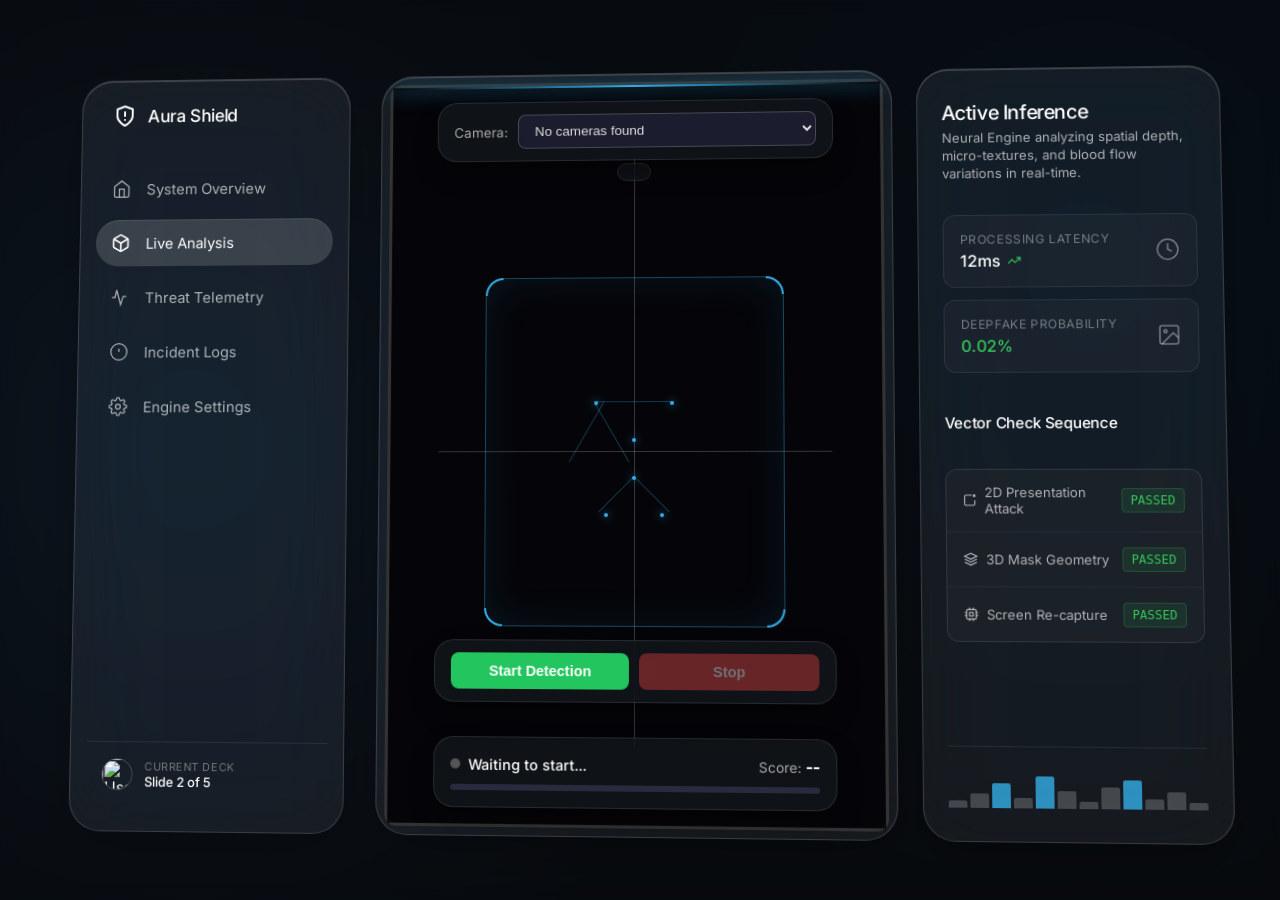
==== commit 59c4ed60: "feat(yaegun): button hover cursor error resolved, route confliction resolved" ====
--- a/demo/index.html
+++ b/demo/index.html
@@ -1,52 +1,1014 @@
-<!DOCTYPE html>
-<html lang="en">
-<head>
-  <meta charset="UTF-8">
-  <meta name="viewport" content="width=device-width, initial-scale=1.0">
-  <title>Face Anti-Spoofing Live Demo</title>
-  <link rel="stylesheet" href="style.css">
+<html lang="en" vid="0"><head vid="1">
+    <meta charset="UTF-8" vid="2">
+    <meta name="viewport" content="width=device-width, initial-scale=1.0" vid="3">
+    <title vid="4">Aura | Anti-Spoofing Spatial Deck</title>
+    <link rel="preconnect" href="https://fonts.googleapis.com" vid="5">
+    <link rel="preconnect" href="https://fonts.gstatic.com" crossorigin="" vid="6">
+    <link href="https://fonts.googleapis.com/css2?family=Inter:wght@300;400;500;600&amp;display=swap" rel="stylesheet" vid="7">
+    
+    <style vid="8">
+        :root {
+            --glass-bg: rgba(255, 255, 255, 0.06);
+            --glass-bg-hover: rgba(255, 255, 255, 0.1);
+            --glass-bg-active: rgba(255, 255, 255, 0.15);
+            --glass-border: rgba(255, 255, 255, 0.15);
+            --glass-highlight: inset 0 1px 1px rgba(255, 255, 255, 0.2);
+            --glass-shadow: 0 24px 64px rgba(0, 0, 0, 0.2), 0 4px 12px rgba(0, 0, 0, 0.1);
+            
+            --text-primary: rgba(255, 255, 255, 1);
+            --text-secondary: rgba(255, 255, 255, 0.65);
+            --text-tertiary: rgba(255, 255, 255, 0.4);
+            
+            --accent-cyan: #32ADE6;
+            --accent-green: #34C759;
+            --accent-red: #FF453A;
+            
+            --blur-heavy: blur(40px) saturate(150%);
+            --blur-medium: blur(24px) saturate(120%);
+            
+            --radius-lg: 32px;
+            --radius-md: 20px;
+            --radius-sm: 12px;
+            --radius-pill: 99px;
+        }
+
+        * {
+            box-sizing: border-box;
+            margin: 0;
+            padding: 0;
+        }
+
+        body {
+            font-family: 'Inter', -apple-system, sans-serif;
+            background-color: #0d1117;
+            
+            background-image: 
+                radial-gradient(circle at 15% 50%, rgba(20, 40, 60, 0.8), transparent 50%),
+                radial-gradient(circle at 85% 30%, rgba(10, 25, 40, 0.9), transparent 50%),
+                url('https://images.unsplash.com/photo-1600607688969-a5bfcd646154?q=80&w=2500&auto=format&fit=crop');
+            background-size: cover;
+            background-position: center;
+            background-repeat: no-repeat;
+            color: var(--text-primary);
+            height: 100vh;
+            width: 100vw;
+            overflow: hidden;
+            display: flex;
+            align-items: center;
+            justify-content: center;
+            -webkit-font-smoothing: antialiased;
+            perspective: 1000px;
+        }
+
+        
+        .environment-overlay {
+            position: absolute;
+            top: 0;
+            left: 0;
+            right: 0;
+            bottom: 0;
+            background: rgba(0, 0, 0, 0.4);
+            backdrop-filter: blur(8px);
+            z-index: 0;
+            pointer-events: none;
+        }
+
+        .spatial-container {
+            position: relative;
+            z-index: 10;
+            display: flex;
+            gap: 32px;
+            width: 90vw;
+            max-width: 1600px;
+            height: 85vh;
+            max-height: 900px;
+            
+            transform: rotateX(2deg) rotateY(-2deg);
+            transform-style: flat;
+            animation: float 20s ease-in-out infinite alternate;
+        }
+
+        @keyframes float {
+            0% { transform: rotateX(2deg) rotateY(-2deg) translateY(0px); }
+            100% { transform: rotateX(1deg) rotateY(-1deg) translateY(-10px); }
+        }
+
+        
+        .glass-panel {
+            background: var(--glass-bg);
+            backdrop-filter: var(--blur-heavy);
+            -webkit-backdrop-filter: var(--blur-heavy);
+            border: 1px solid var(--glass-border);
+            box-shadow: var(--glass-shadow), var(--glass-highlight);
+            border-radius: var(--radius-lg);
+            overflow: hidden;
+        }
+
+        
+        .spatial-nav {
+            width: 280px;
+            flex-shrink: 0;
+            padding: 24px 16px;
+            display: flex;
+            flex-direction: column;
+            justify-content: space-between;
+        }
+
+        .nav-brand {
+            display: flex;
+            align-items: center;
+            gap: 12px;
+            padding: 0 16px;
+            margin-bottom: 40px;
+        }
+
+        .brand-icon {
+            width: 24px;
+            height: 24px;
+            color: var(--text-primary);
+        }
+
+        .brand-text {
+            font-size: 18px;
+            font-weight: 500;
+            letter-spacing: -0.02em;
+        }
+
+        .nav-menu {
+            list-style: none;
+            display: flex;
+            flex-direction: column;
+            gap: 8px;
+        }
+
+        .nav-item {
+            display: flex;
+            align-items: center;
+            gap: 16px;
+            padding: 14px 16px;
+            border-radius: var(--radius-pill);
+            color: var(--text-secondary);
+            text-decoration: none;
+            font-size: 15px;
+            font-weight: 400;
+            transition: all 0.3s cubic-bezier(0.2, 0.8, 0.2, 1);
+            cursor: pointer;
+        }
+
+        .nav-item svg {
+            width: 20px;
+            height: 20px;
+            stroke-width: 1.5;
+            transition: stroke 0.3s ease;
+        }
+
+        .nav-item:hover {
+            background: var(--glass-bg-hover);
+            color: var(--text-primary);
+        }
+
+        .nav-item.active {
+            background: var(--glass-bg-active);
+            color: var(--text-primary);
+            box-shadow: inset 0 1px 1px rgba(255,255,255,0.1);
+        }
+
+        .nav-item.active svg {
+            stroke-width: 2;
+        }
+
+        .nav-footer {
+            padding: 16px;
+            display: flex;
+            align-items: center;
+            gap: 12px;
+            border-top: 1px solid rgba(255,255,255,0.08);
+            margin-top: auto;
+        }
+
+        .profile-pic {
+            width: 32px;
+            height: 32px;
+            border-radius: 50%;
+            object-fit: cover;
+            border: 1px solid rgba(255,255,255,0.2);
+        }
+
+        .deck-info {
+            display: flex;
+            flex-direction: column;
+        }
+
+        .deck-label {
+            font-size: 11px;
+            color: var(--text-tertiary);
+            text-transform: uppercase;
+            letter-spacing: 0.05em;
+        }
+
+        .deck-slide {
+            font-size: 13px;
+            color: var(--text-primary);
+            font-weight: 500;
+        }
+
+        
+        .presentation-area {
+            flex-grow: 1;
+            display: flex;
+            gap: 24px;
+            position: relative;
+            z-index: 0;
+        }
+
+        
+        .analysis-view {
+            flex: 2;
+            display: flex;
+            flex-direction: column;
+            padding: 8px;
+            min-height: 0;
+            overflow-y: auto;
+            /* Stack above .telemetry-view: 3D tilt makes the aside overlap main in 2D; later sibling wins hits without this. */
+            position: relative;
+            z-index: 2;
+        }
+
+        .video-container {
+    flex: 1 1 auto;
+    min-height: clamp(320px, 48vh, 640px);
+    flex-shrink: 0;
+    border-radius: var(--radius-md);
+    overflow: visible;
+    position: relative;
+    background: #000;
+    box-shadow: inset 0 0 0 1px rgba(255,255,255,0.1);
+}
+
+        .video-feed {
+            position: absolute;
+            top: 0;
+            left: 0;
+            width: 100%;
+            height: 100%;
+            object-fit: cover;
+            object-position: center;
+            z-index: 0;
+            pointer-events: none;
+            opacity: 0.8;
+            filter: contrast(1.1) saturate(0.9);
+        }
+        
+        .tech-overlay {
+            position: absolute;
+            top: 0; left: 0; right: 0; bottom: 0;
+            pointer-events: none;
+            z-index: 10;
+        }
+
+        
+        .reticle {
+            position: absolute;
+            width: 100%; height: 100%;
+        }
+        .reticle::before, .reticle::after {
+            content: '';
+            position: absolute;
+            background: rgba(255,255,255,0.2);
+        }
+        .reticle::before { top: 50%; left: 10%; right: 10%; height: 1px; }
+        .reticle::after { left: 50%; top: 10%; bottom: 10%; width: 1px; }
+        
+        .center-focus {
+            position: absolute;
+            top: 50%; left: 50%;
+            transform: translate(-50%, -50%);
+            width: 300px; height: 350px;
+            border: 1px solid rgba(50, 173, 230, 0.4);
+            border-radius: 20px;
+            box-shadow: inset 0 0 40px rgba(50, 173, 230, 0.1);
+        }
+
+        .center-focus::before, .center-focus::after,
+        .center-focus-h::before, .center-focus-h::after {
+            content: '';
+            position: absolute;
+            width: 16px; height: 16px;
+            border-color: var(--accent-cyan);
+            border-style: solid;
+            border-width: 0;
+        }
+        .center-focus::before { top: -1px; left: -1px; border-top-width: 2px; border-left-width: 2px; border-top-left-radius: 20px; }
+        .center-focus::after { top: -1px; right: -1px; border-top-width: 2px; border-right-width: 2px; border-top-right-radius: 20px; }
+        
+        .center-focus-h { position: absolute; width: 100%; height: 100%; top: 0; left: 0;}
+        .center-focus-h::before { bottom: -1px; left: -1px; border-bottom-width: 2px; border-left-width: 2px; border-bottom-left-radius: 20px; }
+        .center-focus-h::after { bottom: -1px; right: -1px; border-bottom-width: 2px; border-right-width: 2px; border-bottom-right-radius: 20px; }
+
+        
+        .face-mesh {
+            position: absolute;
+            top: 50%; left: 50%;
+            transform: translate(-50%, -50%);
+            width: 200px; height: 250px;
+        }
+
+        .mesh-dot {
+            position: absolute;
+            width: 4px; height: 4px;
+            background: var(--accent-cyan);
+            border-radius: 50%;
+            box-shadow: 0 0 8px var(--accent-cyan);
+            animation: pulse-dot 2s infinite alternate;
+        }
+
+        @keyframes pulse-dot {
+            0% { transform: scale(1); opacity: 0.5; }
+            100% { transform: scale(1.5); opacity: 1; }
+        }
+
+        .mesh-line {
+            position: absolute;
+            background: rgba(50, 173, 230, 0.3);
+            transform-origin: 0 50%;
+            height: 1px;
+        }
+
+        
+        .scan-line {
+            position: absolute;
+            top: 0; left: 0; right: 0;
+            height: 2px;
+            background: linear-gradient(90deg, transparent, var(--accent-cyan), transparent);
+            box-shadow: 0 0 20px 2px rgba(50, 173, 230, 0.5);
+            animation: scan 4s linear infinite;
+            z-index: 3;
+        }
+
+        @keyframes scan {
+            0% { top: -10%; opacity: 0; }
+            10% { opacity: 1; }
+            90% { opacity: 1; }
+            100% { top: 110%; opacity: 0; }
+        }
+
+        
+        .liveness-badge {
+            position: absolute;
+            bottom: 24px;
+            left: 50%;
+            transform: translateX(-50%);
+            background: rgba(20, 25, 30, 0.6);
+            backdrop-filter: blur(16px);
+            border: 1px solid rgba(255,255,255,0.1);
+            padding: 12px 24px;
+            border-radius: var(--radius-pill);
+            display: flex;
+            align-items: center;
+            gap: 12px;
+            z-index: 10;
+            box-shadow: 0 12px 24px rgba(0,0,0,0.3);
+        }
+
+        .status-dot {
+            width: 8px; height: 8px;
+            background: var(--accent-green);
+            border-radius: 50%;
+            box-shadow: 0 0 12px var(--accent-green);
+            animation: blink 2s infinite;
+        }
+
+        @keyframes blink {
+            0%, 100% { opacity: 1; }
+            50% { opacity: 0.4; }
+        }
+
+        .status-text {
+            font-size: 14px;
+            font-weight: 600;
+            letter-spacing: 0.02em;
+            color: var(--text-primary);
+        }
+
+        .status-score {
+            font-family: monospace;
+            font-size: 15px;
+            color: var(--accent-green);
+        }
+
+        
+        .telemetry-view {
+            flex: 1;
+            display: flex;
+            flex-direction: column;
+            gap: 24px;
+            padding: 32px 24px;
+            position: relative;
+            z-index: 1;
+        }
+
+        .panel-header {
+            margin-bottom: 8px;
+        }
+
+        .panel-title {
+            font-size: 20px;
+            font-weight: 500;
+            letter-spacing: -0.02em;
+            color: var(--text-primary);
+            margin-bottom: 4px;
+        }
+
+        .panel-subtitle {
+            font-size: 13px;
+            color: var(--text-secondary);
+            line-height: 1.4;
+        }
+
+        
+        .metric-group {
+            display: flex;
+            flex-direction: column;
+            gap: 12px;
+        }
+
+        .metric-card {
+            background: rgba(255,255,255,0.03);
+            border: 1px solid rgba(255,255,255,0.08);
+            border-radius: var(--radius-sm);
+            padding: 16px;
+            display: flex;
+            justify-content: space-between;
+            align-items: center;
+            transition: background 0.3s ease;
+        }
+
+        .metric-card:hover {
+            background: rgba(255,255,255,0.06);
+        }
+
+        .metric-info {
+            display: flex;
+            flex-direction: column;
+            gap: 4px;
+        }
+
+        .metric-label {
+            font-size: 12px;
+            color: var(--text-tertiary);
+            text-transform: uppercase;
+            letter-spacing: 0.05em;
+        }
+
+        .metric-value {
+            font-size: 16px;
+            font-weight: 500;
+            color: var(--text-primary);
+            display: flex;
+            align-items: center;
+            gap: 6px;
+        }
+
+        .trend-icon {
+            width: 14px; height: 14px;
+            color: var(--accent-green);
+        }
+
+        
+        .threat-list {
+            display: flex;
+            flex-direction: column;
+            gap: 2px; 
+            background: rgba(255,255,255,0.05); 
+            border-radius: var(--radius-sm);
+            overflow: hidden;
+            border: 1px solid rgba(255,255,255,0.08);
+        }
+
+        .threat-item {
+            background: rgba(20, 25, 30, 0.4); 
+            padding: 14px 16px;
+            display: flex;
+            justify-content: space-between;
+            align-items: center;
+        }
+
+        .threat-name {
+            font-size: 13px;
+            color: var(--text-secondary);
+            display: flex;
+            align-items: center;
+            gap: 8px;
+        }
+
+        .threat-status {
+            font-size: 12px;
+            font-family: monospace;
+            padding: 4px 8px;
+            border-radius: 4px;
+            background: rgba(52, 199, 89, 0.1);
+            color: var(--accent-green);
+            border: 1px solid rgba(52, 199, 89, 0.2);
+        }
+
+        .threat-status.alert {
+            background: rgba(255, 69, 58, 0.1);
+            color: var(--accent-red);
+            border: 1px solid rgba(255, 69, 58, 0.2);
+        }
+
+        
+        .signal-viz {
+            height: 60px;
+            width: 100%;
+            display: flex;
+            align-items: flex-end;
+            gap: 3px;
+            margin-top: auto;
+            padding-top: 24px;
+            border-top: 1px solid rgba(255,255,255,0.08);
+        }
+
+        .signal-bar {
+            flex: 1;
+            background: var(--text-tertiary);
+            border-radius: 2px 2px 0 0;
+            opacity: 0.5;
+            animation: equalize 1.5s ease-in-out infinite alternate;
+        }
+        
+        
+        .signal-bar:nth-child(1) { height: 20%; animation-delay: 0.1s; }
+        .signal-bar:nth-child(2) { height: 40%; animation-delay: 0.2s; }
+        .signal-bar:nth-child(3) { height: 70%; animation-delay: 0.3s; background: var(--accent-cyan); opacity: 0.8;}
+        .signal-bar:nth-child(4) { height: 30%; animation-delay: 0.4s; }
+        .signal-bar:nth-child(5) { height: 90%; animation-delay: 0.5s; background: var(--accent-cyan); opacity: 0.8;}
+        .signal-bar:nth-child(6) { height: 50%; animation-delay: 0.6s; }
+        .signal-bar:nth-child(7) { height: 20%; animation-delay: 0.7s; }
+        .signal-bar:nth-child(8) { height: 60%; animation-delay: 0.8s; }
+        .signal-bar:nth-child(9) { height: 80%; animation-delay: 0.9s; background: var(--accent-cyan); opacity: 0.8;}
+        .signal-bar:nth-child(10) { height: 30%; animation-delay: 1.0s; }
+        .signal-bar:nth-child(11) { height: 50%; animation-delay: 1.1s; }
+        .signal-bar:nth-child(12) { height: 20%; animation-delay: 1.2s; }
+
+        @keyframes equalize {
+            0% { transform: scaleY(0.8); }
+            100% { transform: scaleY(1.2); }
+        }
+
+
+        /* ========== style.css 통합 ========== */
+        
+        /* Video wrapper with state-dependent border */
+        .video-wrapper {
+          position: relative;
+          border-radius: 12px;
+          overflow: visible;
+          border: 3px solid #333;
+          transition: border-color 0.3s ease, box-shadow 0.3s ease;
+          background: #1a1a2e;
+        }
+        .video-wrapper.state-safe {
+          border-color: #22c55e;
+          box-shadow: 0 0 12px rgba(34, 197, 94, 0.2);
+        }
+        .video-wrapper.state-spoof {
+          border-color: #ef4444;
+          box-shadow: 0 0 24px rgba(239, 68, 68, 0.5);
+        }
+        .video-wrapper.state-virtual {
+          border-color: #ef4444;
+          box-shadow: 0 0 24px rgba(239, 68, 68, 0.5);
+        }
+
+        /* Video container */
+        .video-container {
+          position: relative;
+          border-radius: 12px;
+          overflow: visible;
+          border: 3px solid #333;
+          transition: border-color 0.3s ease, box-shadow 0.3s ease;
+          background: #1a1a2e;
+        }
+        .video-container.state-safe {
+          border-color: #22c55e;
+          box-shadow: 0 0 12px rgba(34, 197, 94, 0.2);
+        }
+        .video-container.state-spoof {
+          border-color: #ef4444;
+          box-shadow: 0 0 24px rgba(239, 68, 68, 0.5);
+        }
+        .video-container.state-virtual {
+          border-color: #ef4444;
+          box-shadow: 0 0 24px rgba(239, 68, 68, 0.5);
+        }
+
+        /* Status panel */
+        .status-panel {
+          position: absolute;
+          bottom: 16px;
+          left: 50%;
+          transform: translateX(-50%);
+          width: calc(100% - 32px);
+          max-width: 400px;
+          padding: 16px;
+          background: rgba(20, 25, 30, 0.7);
+          backdrop-filter: blur(16px);
+          border: 1px solid rgba(255,255,255,0.1);
+          border-radius: 20px;
+          z-index: 20;
+          box-shadow: 0 12px 24px rgba(0,0,0,0.3);
+        }
+
+        .status-row {
+          display: flex;
+          align-items: center;
+          justify-content: space-between;
+        }
+
+        .status-indicator {
+          display: flex;
+          align-items: center;
+          gap: 8px;
+          font-size: 0.9rem;
+          font-weight: 500;
+        }
+        .dot {
+          width: 10px; height: 10px;
+          border-radius: 50%;
+          background: #555;
+          transition: background 0.3s ease;
+        }
+        .dot.green { background: #22c55e; }
+        .dot.red { background: #ef4444; animation: pulse-dot 1s infinite; }
+        .dot.yellow { background: #eab308; }
+
+        .score-display {
+          font-size: 0.85rem;
+          color: #aaa;
+        }
+        .score-display strong {
+          font-size: 1rem;
+          color: #fff;
+        }
+
+        /* Score bar */
+        .score-bar {
+          margin-top: 10px;
+          height: 6px;
+          background: #2a2a3e;
+          border-radius: 3px;
+          overflow: visible;
+        }
+        .score-fill {
+          height: 100%;
+          width: 0%;
+          border-radius: 3px;
+          background: #555;
+          transition: width 0.3s ease, background 0.3s ease;
+        }
+
+        /* Camera selector */
+        .camera-select-wrapper {
+          position: absolute;
+          top: 16px;
+          left: 50%;
+          transform: translateX(-50%);
+          width: calc(100% - 32px);
+          max-width: 400px;
+          display: flex;
+          align-items: center;
+          gap: 10px;
+          padding: 12px 16px;
+          background: rgba(20, 25, 30, 0.7);
+          backdrop-filter: blur(16px);
+          border: 1px solid rgba(255,255,255,0.1);
+          border-radius: 20px;
+          z-index: 20;
+          box-shadow: 0 12px 24px rgba(0,0,0,0.3);
+        }
+        .camera-select-wrapper label {
+          font-size: 0.85rem;
+          color: #aaa;
+          white-space: nowrap;
+        }
+        .camera-select-wrapper select {
+          flex: 1;
+          padding: 8px 12px;
+          border: 1px solid rgba(255,255,255,0.2);
+          border-radius: 8px;
+          background: rgba(30, 30, 50, 0.8);
+          color: #e0e0e0;
+          font-size: 0.85rem;
+          cursor: pointer;
+          outline: none;
+          backdrop-filter: blur(8px);
+        }
+        .camera-select-wrapper select:focus { border-color: #555; }
+
+        .virtual-cam-badge {
+          display: none;
+          padding: 3px 8px;
+          border-radius: 4px;
+          font-size: 0.7rem;
+          font-weight: 700;
+          letter-spacing: 0.5px;
+          background: #ef4444;
+          color: #fff;
+        }
+        .virtual-cam-badge.visible { display: inline-block; }
+
+        /* Controls */
+        .controls {
+          position: absolute;
+          bottom: 120px;
+          left: 50%;
+          transform: translateX(-50%);
+          width: calc(100% - 32px);
+          max-width: 400px;
+          display: flex;
+          gap: 10px;
+          padding: 12px 16px;
+          background: rgba(20, 25, 30, 0.7);
+          backdrop-filter: blur(16px);
+          border: 1px solid rgba(255,255,255,0.1);
+          border-radius: 20px;
+          z-index: 20;
+          box-shadow: 0 12px 24px rgba(0,0,0,0.3);
+        }
+        button {
+          flex: 1;
+          padding: 10px 20px;
+          border: none;
+          border-radius: 8px;
+          font-size: 0.9rem;
+          font-weight: 600;
+          cursor: pointer;
+          transition: background 0.2s ease, opacity 0.2s ease;
+        }
+        button:disabled {
+          opacity: 0.4 !important;
+          cursor: not-allowed !important;
+          user-select: none;
+        }
+        #startBtn {
+          background: #22c55e;
+          color: #fff;
+        }
+        #startBtn:hover:not(:disabled) { background: #16a34a; }
+        #stopBtn {
+          background: #ef4444;
+          color: #fff;
+        }
+        #stopBtn:hover:not(:disabled) { background: #dc2626; }
+
+        /* Info message */
+        .info-msg {
+          position: absolute;
+          top: 80px;
+          left: 50%;
+          transform: translateX(-50%);
+          text-align: center;
+          font-size: 0.8rem;
+          min-height: 1.2em;
+          color: #888;
+          transition: color 0.3s ease;
+          z-index: 15;
+          background: rgba(20, 25, 30, 0.6);
+          backdrop-filter: blur(12px);
+          padding: 8px 16px;
+          border-radius: 12px;
+          border: 1px solid rgba(255,255,255,0.1);
+        }
+        .info-msg.error { color: #ef4444; }
+        .info-msg.warn { color: #eab308; }
+
+        /* Video element */
+        .video-feed {
+          position: absolute;
+          top: 0;
+          left: 0;
+          width: 100%;
+          height: 100%;
+          object-fit: cover;
+          object-position: center;
+          z-index: 0;
+          pointer-events: none;
+          opacity: 0.8;
+          filter: contrast(1.1) saturate(0.9);
+        }
+
+        video {
+          display: block;
+          position: absolute;
+          top: 0;
+          left: 0;
+          width: 100%;
+          height: 100%;
+          background: #000;
+          object-fit: cover;
+          object-position: center;
+          z-index: 0;
+          pointer-events: none;
+        }
+
+    </style>
 </head>
-<body>
-  <div class="container">
-    <header>
-      <h1>Face Anti-Spoofing Live Demo</h1>
-      <p class="subtitle">Real-time spoof detection powered by deep learning</p>
-    </header>
-
-    <div class="video-wrapper" id="videoWrapper">
-      <video id="webcam" autoplay playsinline muted></video>
-      <div class="warning-banner" id="warningBanner">SPOOF DETECTED</div>
+<body vid="9">
+
+    <div class="environment-overlay" vid="10"></div>
+
+    <div class="spatial-container" vid="11">
+        
+        
+        <nav class="glass-panel spatial-nav" vid="12">
+            <div vid="13">
+                <div class="nav-brand" vid="14">
+                    <svg class="brand-icon" viewBox="0 0 24 24" fill="none" stroke="currentColor" stroke-width="2" stroke-linecap="round" stroke-linejoin="round" vid="15">
+                        <path d="M12 22s8-4 8-10V5l-8-3-8 3v7c0 6 8 10 8 10z" vid="16"></path>
+                        <path d="M12 8v4" vid="17"></path>
+                        <path d="M12 16h.01" vid="18"></path>
+                    </svg>
+                    <span class="brand-text" vid="19">Aura Shield</span>
+                </div>
+
+                <ul class="nav-menu" vid="20">
+                    <a href="#" class="nav-item" vid="21">
+                        <svg viewBox="0 0 24 24" fill="none" stroke="currentColor" vid="22"><path d="M3 9l9-7 9 7v11a2 2 0 0 1-2 2H5a2 2 0 0 1-2-2z" vid="23"></path><polyline points="9 22 9 12 15 12 15 22" vid="24"></polyline></svg>
+                        System Overview
+                    </a>
+                    <a href="#" class="nav-item active" vid="25">
+                        <svg viewBox="0 0 24 24" fill="none" stroke="currentColor" vid="26"><path d="M21 16V8a2 2 0 0 0-1-1.73l-7-4a2 2 0 0 0-2 0l-7 4A2 2 0 0 0 3 8v8a2 2 0 0 0 1 1.73l7 4a2 2 0 0 0 2 0l7-4A2 2 0 0 0 21 16z" vid="27"></path><polyline points="3.27 6.96 12 12.01 20.73 6.96" vid="28"></polyline><line x1="12" y1="22.08" x2="12" y2="12" vid="29"></line></svg>
+                        Live Analysis
+                    </a>
+                    <a href="#" class="nav-item" vid="30">
+                        <svg viewBox="0 0 24 24" fill="none" stroke="currentColor" vid="31"><path d="M2 12h4l2-9 5 18 3-10h4" vid="32"></path></svg>
+                        Threat Telemetry
+                    </a>
+                    <a href="#" class="nav-item" vid="33">
+                        <svg viewBox="0 0 24 24" fill="none" stroke="currentColor" vid="34"><circle cx="12" cy="12" r="10" vid="35"></circle><line x1="12" y1="8" x2="12" y2="12" vid="36"></line><line x1="12" y1="16" x2="12.01" y2="16" vid="37"></line></svg>
+                        Incident Logs
+                    </a>
+                    <a href="#" class="nav-item" vid="38">
+                        <svg viewBox="0 0 24 24" fill="none" stroke="currentColor" vid="39"><circle cx="12" cy="12" r="3" vid="40"></circle><path d="M19.4 15a1.65 1.65 0 0 0 .33 1.82l.06.06a2 2 0 0 1 0 2.83 2 2 0 0 1-2.83 0l-.06-.06a1.65 1.65 0 0 0-1.82-.33 1.65 1.65 0 0 0-1 1.51V21a2 2 0 0 1-2 2 2 2 0 0 1-2-2v-.09A1.65 1.65 0 0 0 9 19.4a1.65 1.65 0 0 0-1.82.33l-.06.06a2 2 0 0 1-2.83 0 2 2 0 0 1 0-2.83l.06-.06a1.65 1.65 0 0 0 .33-1.82 1.65 1.65 0 0 0-1.51-1H3a2 2 0 0 1-2-2 2 2 0 0 1 2-2h.09A1.65 1.65 0 0 0 4.6 9a1.65 1.65 0 0 0-.33-1.82l-.06-.06a2 2 0 0 1 0-2.83 2 2 0 0 1 2.83 0l.06.06a1.65 1.65 0 0 0 1.82.33H9a1.65 1.65 0 0 0 1-1.51V3a2 2 0 0 1 2-2 2 2 0 0 1 2 2v.09a1.65 1.65 0 0 0 1 1.51 1.65 1.65 0 0 0 1.82-.33l.06-.06a2 2 0 0 1 2.83 0 2 2 0 0 1 0 2.83l-.06.06a1.65 1.65 0 0 0-.33 1.82V9a1.65 1.65 0 0 0 1.51 1H21a2 2 0 0 1 2 2 2 2 0 0 1-2 2h-.09a1.65 1.65 0 0 0-1.51 1z" vid="41"></path></svg>
+                        Engine Settings
+                    </a>
+                </ul>
+            </div>
+
+            <div class="nav-footer" vid="42">
+                <img src="https://images.unsplash.com/photo-1507003211169-0a1dd7228f2d?q=80&amp;w=200&amp;auto=format&amp;fit=crop" alt="User Profile" class="profile-pic" vid="43">
+                <div class="deck-info" vid="44">
+                    <span class="deck-label" vid="45">Current Deck</span>
+                    <span class="deck-slide" vid="46">Slide 2 of 5</span>
+                </div>
+            </div>
+        </nav>
+
+        
+        <div class="presentation-area" vid="47">
+            
+            
+            <main class="glass-panel analysis-view" vid="48">
+                <div class="video-container" id="videoWrapper" vid="49">
+                    <video id="webcam" class="video-feed" autoplay playsinline muted vid="50"></video>
+                    
+                    <div class="tech-overlay" vid="51">
+                        <div class="scan-line" vid="52"></div>
+                        <div class="reticle" vid="53"></div>
+                        
+                        <div class="center-focus" vid="54">
+                            <div class="center-focus-h" vid="55"></div>
+                            
+                            
+                            <div class="face-mesh" vid="56">
+                                
+                                <div class="mesh-dot" style="top: 30%; left: 30%;" vid="57"></div>
+                                <div class="mesh-dot" style="top: 30%; right: 30%;" vid="58"></div>
+                                
+                                <div class="mesh-dot" style="top: 45%; left: 50%; transform: translateX(-50%);" vid="59"></div>
+                                <div class="mesh-dot" style="top: 60%; left: 50%; transform: translateX(-50%);" vid="60"></div>
+                                
+                                <div class="mesh-dot" style="top: 75%; left: 35%;" vid="61"></div>
+                                <div class="mesh-dot" style="top: 75%; right: 35%;" vid="62"></div>
+                                
+                                
+                                <div class="mesh-line" style="top: 30%; left: 30%; width: 40%; transform: rotate(0deg);" vid="63"></div>
+                                <div class="mesh-line" style="top: 30%; left: 30%; width: 35%; transform: rotate(60deg);" vid="64"></div>
+                                <div class="mesh-line" style="top: 30%; right: 30%; width: 35%; transform: rotate(120deg);" vid="65"></div>
+                                <div class="mesh-line" style="top: 60%; left: 50%; width: 25%; transform: rotate(135deg);" vid="66"></div>
+                                <div class="mesh-line" style="top: 60%; left: 50%; width: 25%; transform: rotate(45deg);" vid="67"></div>
+                            </div>
+                        </div>
+                    </div>
+
+                    <div class="warning-banner" id="warningBanner" vid="68" style="display: none;">SPOOF DETECTED</div>
+                    
+                    <div class="info-msg" id="infoMsg" vid="69"></div>
+
+                    <div class="camera-select-wrapper" vid="70">
+                        <label for="cameraSelect">Camera:</label>
+                        <select id="cameraSelect" vid="71"><option value="">Loading devices...</option></select>
+                        <span class="virtual-cam-badge" id="virtualBadge" vid="72">VIRTUAL</span>
+                    </div>
+
+                    <div class="status-panel" vid="73">
+                        <div class="status-row" vid="74">
+                            <div class="status-indicator" vid="75">
+                                <span class="dot" id="statusDot" vid="76"></span>
+                                <span id="statusText" vid="77">Waiting to start...</span>
+                            </div>
+                            <div class="score-display" vid="78">
+                                Score: <strong id="scoreValue" vid="79">--</strong>
+                            </div>
+                        </div>
+                        <div class="score-bar" vid="80">
+                            <div class="score-fill" id="scoreFill" vid="81"></div>
+                        </div>
+                    </div>
+
+                    <div class="controls" vid="82">
+                        <button id="startBtn" vid="83">Start Detection</button>
+                        <button id="stopBtn" disabled vid="84">Stop</button>
+                    </div>
+                </div>
+            </main>
+
+            
+            <aside class="glass-panel telemetry-view" vid="72">
+                <header class="panel-header" vid="73">
+                    <h2 class="panel-title" vid="74">Active Inference</h2>
+                    <p class="panel-subtitle" vid="75">Neural Engine analyzing spatial depth, micro-textures, and blood flow variations in real-time.</p>
+                </header>
+
+                <div class="metric-group" vid="76">
+                    <div class="metric-card" vid="77">
+                        <div class="metric-info" vid="78">
+                            <span class="metric-label" vid="79">Processing Latency</span>
+                            <span class="metric-value" vid="80">
+                                12ms 
+                                <svg class="trend-icon" viewBox="0 0 24 24" fill="none" stroke="currentColor" stroke-width="2" vid="81"><polyline points="22 7 13.5 15.5 8.5 10.5 2 17" vid="82"></polyline><polyline points="16 7 22 7 22 13" vid="83"></polyline></svg>
+                            </span>
+                        </div>
+                        <svg width="24" height="24" viewBox="0 0 24 24" fill="none" stroke="var(--text-tertiary)" stroke-width="1.5" vid="84"><circle cx="12" cy="12" r="10" vid="85"></circle><polyline points="12 6 12 12 16 14" vid="86"></polyline></svg>
+                    </div>
+
+                    <div class="metric-card" vid="87">
+                        <div class="metric-info" vid="88">
+                            <span class="metric-label" vid="89">Deepfake Probability</span>
+                            <span class="metric-value" style="color: var(--accent-green);" vid="90">0.02%</span>
+                        </div>
+                        <svg width="24" height="24" viewBox="0 0 24 24" fill="none" stroke="var(--text-tertiary)" stroke-width="1.5" vid="91"><rect x="3" y="3" width="18" height="18" rx="2" ry="2" vid="92"></rect><circle cx="8.5" cy="8.5" r="1.5" vid="93"></circle><polyline points="21 15 16 10 5 21" vid="94"></polyline></svg>
+                    </div>
+                </div>
+
+                <div class="panel-header" style="margin-top: 16px;" vid="95">
+                    <h3 class="panel-title" style="font-size: 15px;" vid="96">Vector Check Sequence</h3>
+                </div>
+
+                <div class="threat-list" vid="97">
+                    <div class="threat-item" vid="98">
+                        <span class="threat-name" vid="99">
+                            <svg width="14" height="14" viewBox="0 0 24 24" fill="none" stroke="currentColor" stroke-width="2" vid="100"><path d="M21 12v7a2 2 0 0 1-2 2H5a2 2 0 0 1-2-2V5a2 2 0 0 1 2-2h11" vid="101"></path><line x1="18" y1="2" x2="22" y2="6" vid="102"></line><line x1="22" y1="2" x2="18" y2="6" vid="103"></line></svg>
+                            2D Presentation Attack
+                        </span>
+                        <span class="threat-status" vid="104">PASSED</span>
+                    </div>
+                    <div class="threat-item" vid="105">
+                        <span class="threat-name" vid="106">
+                            <svg width="14" height="14" viewBox="0 0 24 24" fill="none" stroke="currentColor" stroke-width="2" vid="107"><polygon points="12 2 2 7 12 12 22 7 12 2" vid="108"></polygon><polyline points="2 17 12 22 22 17" vid="109"></polyline><polyline points="2 12 12 17 22 12" vid="110"></polyline></svg>
+                            3D Mask Geometry
+                        </span>
+                        <span class="threat-status" vid="111">PASSED</span>
+                    </div>
+                    <div class="threat-item" vid="112">
+                        <span class="threat-name" vid="113">
+                            <svg width="14" height="14" viewBox="0 0 24 24" fill="none" stroke="currentColor" stroke-width="2" vid="114"><rect x="4" y="4" width="16" height="16" rx="2" ry="2" vid="115"></rect><rect x="9" y="9" width="6" height="6" vid="116"></rect><line x1="9" y1="1" x2="9" y2="4" vid="117"></line><line x1="15" y1="1" x2="15" y2="4" vid="118"></line><line x1="9" y1="20" x2="9" y2="23" vid="119"></line><line x1="15" y1="20" x2="15" y2="23" vid="120"></line><line x1="20" y1="9" x2="23" y2="9" vid="121"></line><line x1="20" y1="14" x2="23" y2="14" vid="122"></line><line x1="1" y1="9" x2="4" y2="9" vid="123"></line><line x1="1" y1="14" x2="4" y2="14" vid="124"></line></svg>
+                            Screen Re-capture
+                        </span>
+                        <span class="threat-status" vid="125">PASSED</span>
+                    </div>
+                </div>
+
+                
+                <div class="signal-viz" vid="126">
+                    <div class="signal-bar" vid="127"></div>
+                    <div class="signal-bar" vid="128"></div>
+                    <div class="signal-bar" vid="129"></div>
+                    <div class="signal-bar" vid="130"></div>
+                    <div class="signal-bar" vid="131"></div>
+                    <div class="signal-bar" vid="132"></div>
+                    <div class="signal-bar" vid="133"></div>
+                    <div class="signal-bar" vid="134"></div>
+                    <div class="signal-bar" vid="135"></div>
+                    <div class="signal-bar" vid="136"></div>
+                    <div class="signal-bar" vid="137"></div>
+                    <div class="signal-bar" vid="138"></div>
+                </div>
+
+            </aside>
+        </div>
     </div>
 
-    <div class="info-msg" id="infoMsg"></div>
-
-    <div class="camera-select-wrapper">
-      <label for="cameraSelect">Camera:</label>
-      <select id="cameraSelect"><option value="">Loading devices...</option></select>
-      <span class="virtual-cam-badge" id="virtualBadge">VIRTUAL</span>
-    </div>
-
-    <div class="status-panel">
-      <div class="status-row">
-        <div class="status-indicator">
-          <span class="dot" id="statusDot"></span>
-          <span id="statusText">Waiting to start...</span>
-        </div>
-        <div class="score-display">
-          Score: <strong id="scoreValue">--</strong>
-        </div>
-      </div>
-      <div class="score-bar">
-        <div class="score-fill" id="scoreFill"></div>
-      </div>
-    </div>
-
-    <div class="controls">
-      <button id="startBtn">Start Detection</button>
-      <button id="stopBtn" disabled>Stop</button>
-    </div>
-  </div>
-
   <script src="app.js"></script>
-</body>
-</html>
+</body></html>
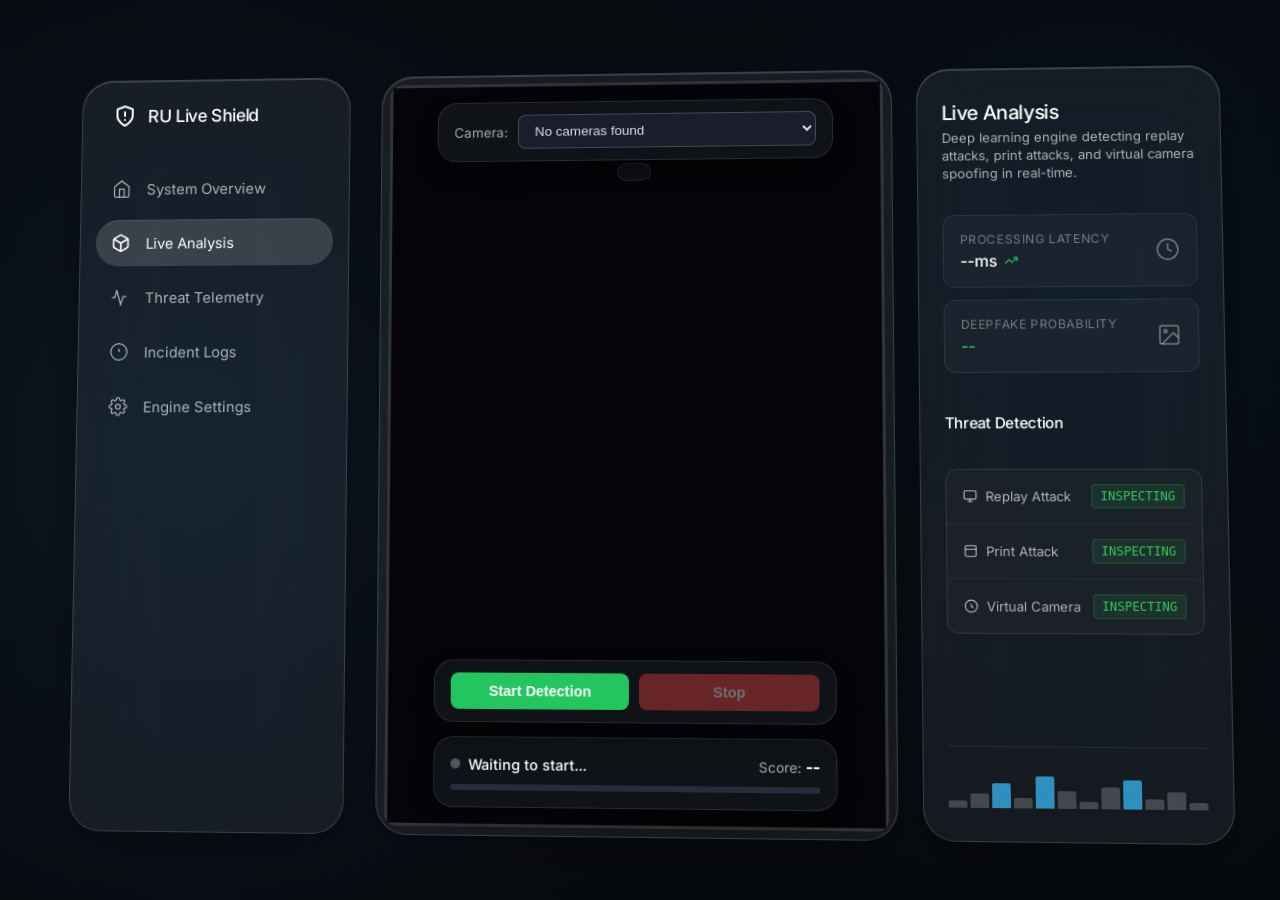
==== commit ba27a5e4: "clean up ui and make it responsive" ====
--- a/demo/index.html
+++ b/demo/index.html
@@ -721,7 +721,7 @@
         /* Controls */
         .controls {
           position: absolute;
-          bottom: 120px;
+          bottom: 100px;
           left: 50%;
           transform: translateX(-50%);
           width: calc(100% - 32px);
@@ -812,6 +812,104 @@
           pointer-events: none;
         }
 
+        /* Responsive: stack on smaller screens */
+        @media (max-width: 1024px) {
+          body {
+            height: auto !important;
+            overflow: auto !important;
+            align-items: flex-start !important;
+          }
+          .spatial-container {
+            flex-direction: column !important;
+            width: 95vw !important;
+            height: auto !important;
+            max-height: none !important;
+            transform: none !important;
+            animation: none !important;
+            padding: 16px 0;
+          }
+          .spatial-nav {
+            width: 100% !important;
+            order: 2;
+          }
+          .presentation-area {
+            order: 1;
+            flex-direction: column !important;
+          }
+          .analysis-view {
+            min-height: auto !important;
+            padding: 8px !important;
+            overflow: visible !important;
+          }
+          /* Switch video-container from relative+absolute children to flex column */
+          .video-container,
+          div.video-container,
+          #videoWrapper {
+            display: flex !important;
+            flex-direction: column !important;
+            min-height: auto !important;
+            position: relative !important;
+          }
+          /* Video element: stop being absolute, flow in flex */
+          video,
+          video.video-feed,
+          .video-feed {
+            position: relative !important;
+            top: auto !important;
+            left: auto !important;
+            width: 100% !important;
+            height: auto !important;
+            aspect-ratio: 4/3 !important;
+            flex-shrink: 0 !important;
+          }
+          /* Camera selector: flow above video */
+          .camera-select-wrapper {
+            position: relative !important;
+            top: auto !important;
+            left: auto !important;
+            transform: none !important;
+            width: 100% !important;
+            max-width: none !important;
+            order: -1 !important;
+            margin-bottom: 4px !important;
+          }
+          /* Status panel: flow below video */
+          .status-panel {
+            position: relative !important;
+            bottom: auto !important;
+            left: auto !important;
+            transform: none !important;
+            width: 100% !important;
+            max-width: none !important;
+            margin-top: 4px !important;
+          }
+          /* Buttons: flow below status */
+          .controls {
+            position: relative !important;
+            bottom: auto !important;
+            left: auto !important;
+            transform: none !important;
+            width: 100% !important;
+            max-width: none !important;
+            margin-top: 4px !important;
+          }
+          /* Warning banner */
+          .warning-banner {
+            position: absolute !important;
+          }
+          /* Info msg */
+          .info-msg {
+            position: relative !important;
+            bottom: auto !important;
+            left: auto !important;
+            transform: none !important;
+          }
+          .telemetry-view {
+            order: 3;
+            width: 100% !important;
+          }
+        }
+
     </style>
 </head>
 <body vid="9">
@@ -829,7 +927,7 @@
                         <path d="M12 8v4" vid="17"></path>
                         <path d="M12 16h.01" vid="18"></path>
                     </svg>
-                    <span class="brand-text" vid="19">Aura Shield</span>
+                    <span class="brand-text" vid="19">RU Live Shield</span>
                 </div>
 
                 <ul class="nav-menu" vid="20">
@@ -856,13 +954,6 @@
                 </ul>
             </div>
 
-            <div class="nav-footer" vid="42">
-                <img src="https://images.unsplash.com/photo-1507003211169-0a1dd7228f2d?q=80&amp;w=200&amp;auto=format&amp;fit=crop" alt="User Profile" class="profile-pic" vid="43">
-                <div class="deck-info" vid="44">
-                    <span class="deck-label" vid="45">Current Deck</span>
-                    <span class="deck-slide" vid="46">Slide 2 of 5</span>
-                </div>
-            </div>
         </nav>
 
         
@@ -871,46 +962,17 @@
             
             <main class="glass-panel analysis-view" vid="48">
                 <div class="video-container" id="videoWrapper" vid="49">
-                    <video id="webcam" class="video-feed" autoplay playsinline muted vid="50"></video>
-                    
-                    <div class="tech-overlay" vid="51">
-                        <div class="scan-line" vid="52"></div>
-                        <div class="reticle" vid="53"></div>
-                        
-                        <div class="center-focus" vid="54">
-                            <div class="center-focus-h" vid="55"></div>
-                            
-                            
-                            <div class="face-mesh" vid="56">
-                                
-                                <div class="mesh-dot" style="top: 30%; left: 30%;" vid="57"></div>
-                                <div class="mesh-dot" style="top: 30%; right: 30%;" vid="58"></div>
-                                
-                                <div class="mesh-dot" style="top: 45%; left: 50%; transform: translateX(-50%);" vid="59"></div>
-                                <div class="mesh-dot" style="top: 60%; left: 50%; transform: translateX(-50%);" vid="60"></div>
-                                
-                                <div class="mesh-dot" style="top: 75%; left: 35%;" vid="61"></div>
-                                <div class="mesh-dot" style="top: 75%; right: 35%;" vid="62"></div>
-                                
-                                
-                                <div class="mesh-line" style="top: 30%; left: 30%; width: 40%; transform: rotate(0deg);" vid="63"></div>
-                                <div class="mesh-line" style="top: 30%; left: 30%; width: 35%; transform: rotate(60deg);" vid="64"></div>
-                                <div class="mesh-line" style="top: 30%; right: 30%; width: 35%; transform: rotate(120deg);" vid="65"></div>
-                                <div class="mesh-line" style="top: 60%; left: 50%; width: 25%; transform: rotate(135deg);" vid="66"></div>
-                                <div class="mesh-line" style="top: 60%; left: 50%; width: 25%; transform: rotate(45deg);" vid="67"></div>
-                            </div>
-                        </div>
-                    </div>
-
-                    <div class="warning-banner" id="warningBanner" vid="68" style="display: none;">SPOOF DETECTED</div>
-                    
-                    <div class="info-msg" id="infoMsg" vid="69"></div>
-
                     <div class="camera-select-wrapper" vid="70">
                         <label for="cameraSelect">Camera:</label>
                         <select id="cameraSelect" vid="71"><option value="">Loading devices...</option></select>
                         <span class="virtual-cam-badge" id="virtualBadge" vid="72">VIRTUAL</span>
                     </div>
+
+                    <video id="webcam" class="video-feed" autoplay playsinline muted vid="50"></video>
+
+                    <div class="warning-banner" id="warningBanner" vid="68" style="display: none;">SPOOF DETECTED</div>
+
+                    <div class="info-msg" id="infoMsg" vid="69"></div>
 
                     <div class="status-panel" vid="73">
                         <div class="status-row" vid="74">
@@ -937,16 +999,16 @@
             
             <aside class="glass-panel telemetry-view" vid="72">
                 <header class="panel-header" vid="73">
-                    <h2 class="panel-title" vid="74">Active Inference</h2>
-                    <p class="panel-subtitle" vid="75">Neural Engine analyzing spatial depth, micro-textures, and blood flow variations in real-time.</p>
+                    <h2 class="panel-title" vid="74">Live Analysis</h2>
+                    <p class="panel-subtitle" vid="75">Deep learning engine detecting replay attacks, print attacks, and virtual camera spoofing in real-time.</p>
                 </header>
 
                 <div class="metric-group" vid="76">
                     <div class="metric-card" vid="77">
                         <div class="metric-info" vid="78">
                             <span class="metric-label" vid="79">Processing Latency</span>
-                            <span class="metric-value" vid="80">
-                                12ms 
+                            <span class="metric-value" id="latencyValue" vid="80">
+                                --ms
                                 <svg class="trend-icon" viewBox="0 0 24 24" fill="none" stroke="currentColor" stroke-width="2" vid="81"><polyline points="22 7 13.5 15.5 8.5 10.5 2 17" vid="82"></polyline><polyline points="16 7 22 7 22 13" vid="83"></polyline></svg>
                             </span>
                         </div>
@@ -956,37 +1018,37 @@
                     <div class="metric-card" vid="87">
                         <div class="metric-info" vid="88">
                             <span class="metric-label" vid="89">Deepfake Probability</span>
-                            <span class="metric-value" style="color: var(--accent-green);" vid="90">0.02%</span>
+                            <span class="metric-value" id="deepfakeValue" style="color: var(--accent-green);" vid="90">--</span>
                         </div>
                         <svg width="24" height="24" viewBox="0 0 24 24" fill="none" stroke="var(--text-tertiary)" stroke-width="1.5" vid="91"><rect x="3" y="3" width="18" height="18" rx="2" ry="2" vid="92"></rect><circle cx="8.5" cy="8.5" r="1.5" vid="93"></circle><polyline points="21 15 16 10 5 21" vid="94"></polyline></svg>
                     </div>
                 </div>
 
                 <div class="panel-header" style="margin-top: 16px;" vid="95">
-                    <h3 class="panel-title" style="font-size: 15px;" vid="96">Vector Check Sequence</h3>
+                    <h3 class="panel-title" style="font-size: 15px;" vid="96">Threat Detection</h3>
                 </div>
 
                 <div class="threat-list" vid="97">
                     <div class="threat-item" vid="98">
                         <span class="threat-name" vid="99">
-                            <svg width="14" height="14" viewBox="0 0 24 24" fill="none" stroke="currentColor" stroke-width="2" vid="100"><path d="M21 12v7a2 2 0 0 1-2 2H5a2 2 0 0 1-2-2V5a2 2 0 0 1 2-2h11" vid="101"></path><line x1="18" y1="2" x2="22" y2="6" vid="102"></line><line x1="22" y1="2" x2="18" y2="6" vid="103"></line></svg>
-                            2D Presentation Attack
+                            <svg width="14" height="14" viewBox="0 0 24 24" fill="none" stroke="currentColor" stroke-width="2" vid="100"><rect x="2" y="3" width="20" height="14" rx="2" ry="2"></rect><line x1="8" y1="21" x2="16" y2="21"></line><line x1="12" y1="17" x2="12" y2="21"></line></svg>
+                            Replay Attack
                         </span>
-                        <span class="threat-status" vid="104">PASSED</span>
+                        <span class="threat-status" vid="104">INSPECTING</span>
                     </div>
                     <div class="threat-item" vid="105">
                         <span class="threat-name" vid="106">
-                            <svg width="14" height="14" viewBox="0 0 24 24" fill="none" stroke="currentColor" stroke-width="2" vid="107"><polygon points="12 2 2 7 12 12 22 7 12 2" vid="108"></polygon><polyline points="2 17 12 22 22 17" vid="109"></polyline><polyline points="2 12 12 17 22 12" vid="110"></polyline></svg>
-                            3D Mask Geometry
+                            <svg width="14" height="14" viewBox="0 0 24 24" fill="none" stroke="currentColor" stroke-width="2" vid="107"><rect x="3" y="3" width="18" height="18" rx="2" ry="2"></rect><line x1="3" y1="9" x2="21" y2="9"></line></svg>
+                            Print Attack
                         </span>
-                        <span class="threat-status" vid="111">PASSED</span>
+                        <span class="threat-status" vid="111">INSPECTING</span>
                     </div>
                     <div class="threat-item" vid="112">
                         <span class="threat-name" vid="113">
-                            <svg width="14" height="14" viewBox="0 0 24 24" fill="none" stroke="currentColor" stroke-width="2" vid="114"><rect x="4" y="4" width="16" height="16" rx="2" ry="2" vid="115"></rect><rect x="9" y="9" width="6" height="6" vid="116"></rect><line x1="9" y1="1" x2="9" y2="4" vid="117"></line><line x1="15" y1="1" x2="15" y2="4" vid="118"></line><line x1="9" y1="20" x2="9" y2="23" vid="119"></line><line x1="15" y1="20" x2="15" y2="23" vid="120"></line><line x1="20" y1="9" x2="23" y2="9" vid="121"></line><line x1="20" y1="14" x2="23" y2="14" vid="122"></line><line x1="1" y1="9" x2="4" y2="9" vid="123"></line><line x1="1" y1="14" x2="4" y2="14" vid="124"></line></svg>
-                            Screen Re-capture
+                            <svg width="14" height="14" viewBox="0 0 24 24" fill="none" stroke="currentColor" stroke-width="2" vid="114"><path d="M12 2a10 10 0 1 0 10 10A10 10 0 0 0 12 2z"></path><path d="M12 8v4l3 3"></path></svg>
+                            Virtual Camera
                         </span>
-                        <span class="threat-status" vid="125">PASSED</span>
+                        <span class="threat-status" vid="125">INSPECTING</span>
                     </div>
                 </div>
 
